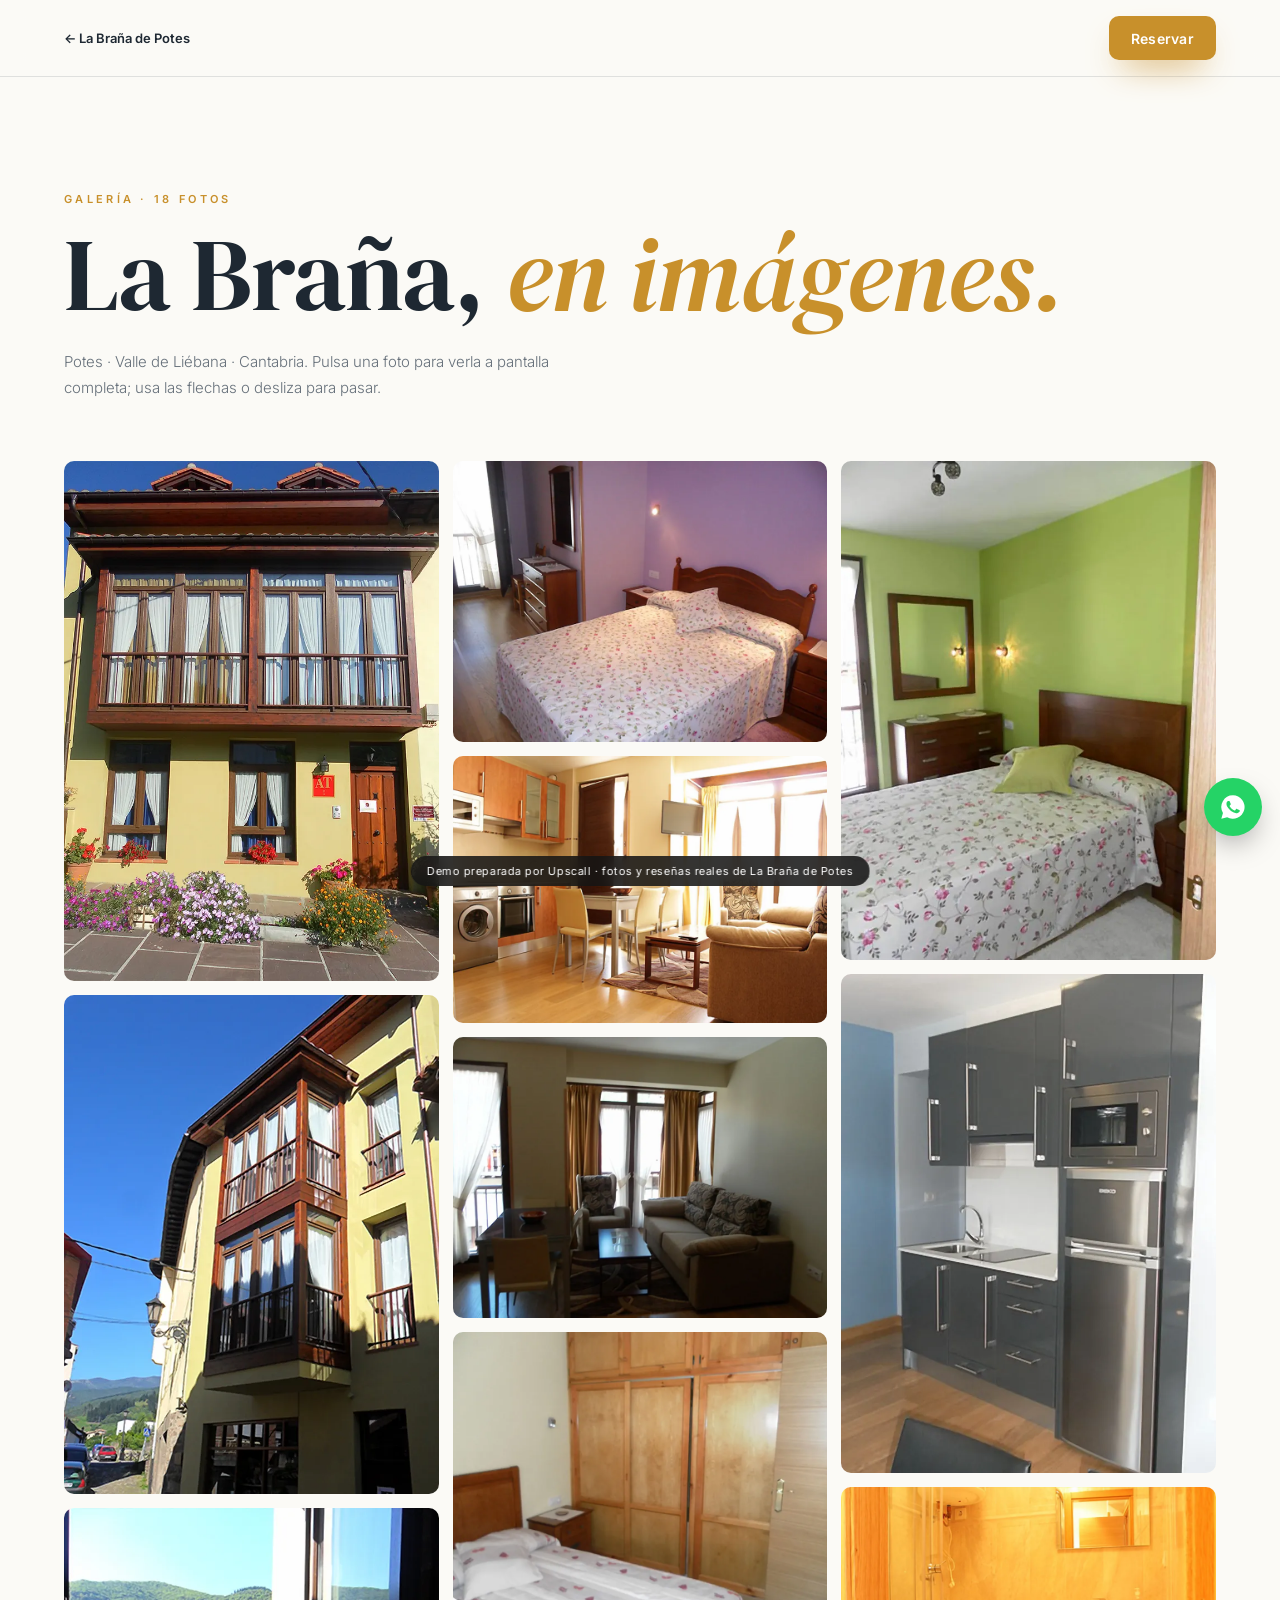
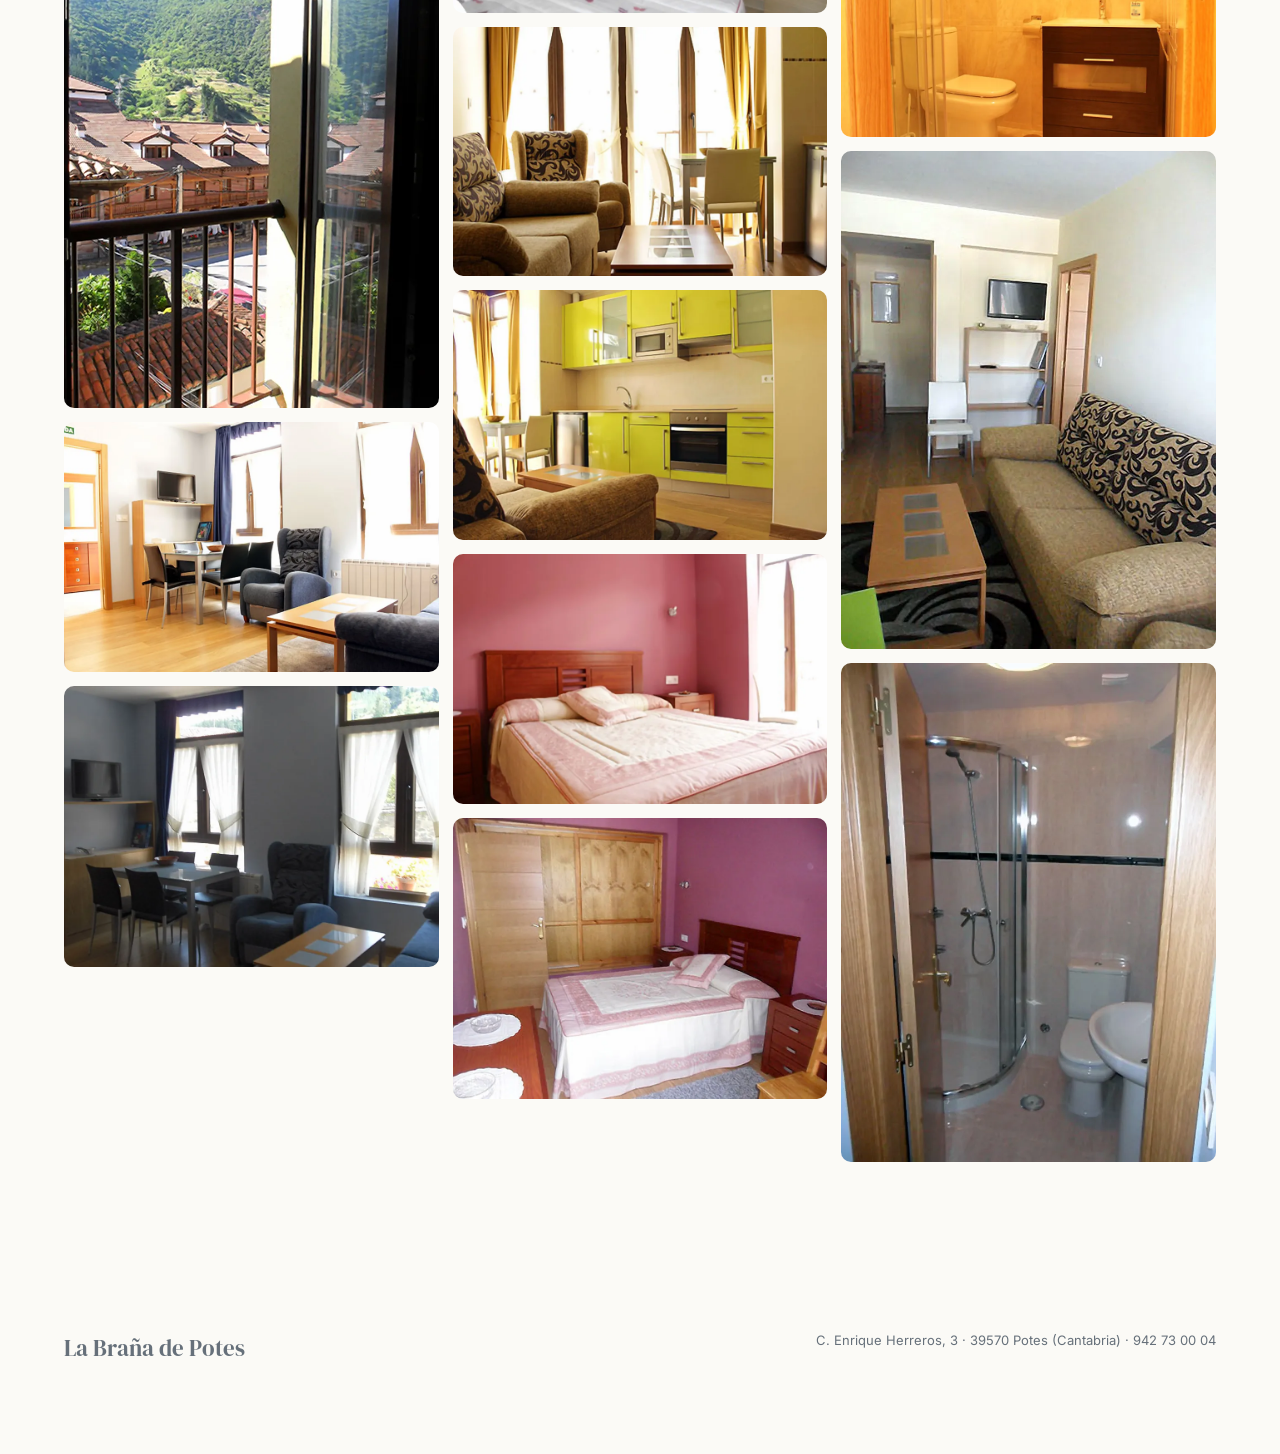
==== galeria.html @ 64b3ffbd "Demo brana Co-Authored-By: Claude Opus 5.5 <noreply@anthropic.com>" ====
<!doctype html><html lang="es"><head><meta charset="utf-8"><meta name="viewport" content="width=device-width, initial-scale=1"><title>Galería · La Braña de Potes</title>
<meta name="description" content="Apartamentos turísticos en el corazón de la villa, puerta de los Picos de Europa. Limpios, completos y con el trato de Esperanza."><meta name="robots" content="noindex, nofollow">
<link rel="preconnect" href="https://fonts.googleapis.com"><link rel="preconnect" href="https://fonts.gstatic.com" crossorigin><link href="https://fonts.googleapis.com/css2?family=DM+Serif+Display:ital@0;1&family=Inter:wght@300;400;500;600&display=swap" rel="stylesheet">
<style>*{box-sizing:border-box;margin:0;padding:0}html{scroll-behavior:smooth}
body{font-family:var(--sans);background:var(--bg);color:var(--ink);-webkit-font-smoothing:antialiased;overflow-x:hidden}
img{display:block;max-width:100%}a{color:inherit;text-decoration:none}button{font:inherit;border:0;background:none;color:inherit;cursor:pointer}
:root{--pad:clamp(20px,5vw,72px)}
.wrap{max-width:1320px;margin:0 auto;padding:0 var(--pad)}
.k{font-size:11px;letter-spacing:.3em;text-transform:uppercase;font-weight:600;color:var(--acc)}
.h2{font-family:var(--serif);font-weight:var(--sw,400);font-size:clamp(40px,5.4vw,82px);line-height:1.02;letter-spacing:-.01em;margin-top:16px}
.h2 em{font-style:italic;color:var(--acc)}
.lead{font-size:clamp(15px,1.12vw,18px);line-height:1.75;color:var(--mut);font-weight:300;max-width:56ch;margin-top:22px}
.btn{display:inline-flex;align-items:center;justify-content:center;gap:10px;height:56px;padding:0 30px;border-radius:var(--r-btn,999px);font-size:14px;font-weight:600;letter-spacing:.02em;transition:transform .35s,background .35s,color .35s,box-shadow .35s;white-space:nowrap}
.btn:hover{transform:translateY(-2px)}
.b-main{background:var(--acc);color:#fff;box-shadow:0 16px 34px -14px var(--acc)}.b-main:hover{background:var(--ink)}
.b-ghost{border:1px solid currentColor}.b-ghost:hover{background:var(--ink);color:var(--bg);border-color:var(--ink)}
.b-glass{border:1px solid rgba(255,255,255,.6);color:#fff;backdrop-filter:blur(8px);background:rgba(255,255,255,.08)}.b-glass:hover{background:#fff;color:#111}
/* revelado */
.rv{opacity:0;transform:translateY(36px);transition:opacity 1.1s cubic-bezier(.2,.7,.2,1),transform 1.1s cubic-bezier(.2,.7,.2,1)}
.rv.in{opacity:1;transform:none}.rv.d1{transition-delay:.1s}.rv.d2{transition-delay:.2s}.rv.d3{transition-delay:.3s}
@keyframes up{from{opacity:0;transform:translateY(34px)}to{opacity:1;transform:none}}
.up{animation:up 1.3s cubic-bezier(.2,.7,.2,1) both}.up.d1{animation-delay:.15s}.up.d2{animation-delay:.3s}.up.d3{animation-delay:.45s}
/* slides portada */
.h-slide{position:absolute;inset:0;background-size:cover;background-position:center;opacity:0;transform:scale(1.12);transition:opacity 2.2s ease,transform 10s linear}
.h-slide.on{opacity:1;transform:scale(1)}
.h-dots{display:flex;gap:8px}.h-dots i{width:30px;height:2px;background:rgba(255,255,255,.35);position:relative;overflow:hidden}
.h-dots i.on::after{content:'';position:absolute;inset:0;background:#fff;animation:fill 6s linear forwards}
@keyframes fill{from{transform:translateX(-100%)}to{transform:none}}
/* estrellas */
.stars{position:relative;display:inline-block;line-height:1;letter-spacing:3px;color:var(--star-off,#e3ddd2)}
.stars::before{content:"★★★★★"}.stars::after{content:"★★★★★";position:absolute;left:0;top:0;width:var(--p,100%);overflow:hidden;white-space:nowrap;color:#f2b33d}
/* GALERÍA EN MOVIMIENTO */
.belt{overflow:hidden;cursor:grab;touch-action:pan-y;user-select:none;padding:8px 0}
.belt:active{cursor:grabbing}
.belt-track{display:flex;gap:var(--gap,16px);width:max-content;will-change:transform}
.b-item{position:relative;flex:none;height:var(--bh,clamp(240px,34vh,400px));border-radius:var(--r-img,14px);overflow:hidden;display:block}
.b-item img{height:100%;width:auto;max-width:none;transition:transform 1.2s cubic-bezier(.2,.7,.2,1),filter .5s;pointer-events:none}
.b-item::after{content:'Ver galería ↗';position:absolute;left:14px;bottom:14px;font-size:11px;letter-spacing:.14em;text-transform:uppercase;font-weight:600;color:#fff;background:rgba(0,0,0,.45);backdrop-filter:blur(6px);padding:8px 12px;border-radius:999px;opacity:0;transform:translateY(6px);transition:.4s}
.b-item:hover img{transform:scale(1.06)}.b-item:hover::after{opacity:1;transform:none}
.belt-cta{display:flex;justify-content:center;margin-top:34px}
/* RESEÑAS (estructura común; cada tema cambia colores) */
.revs{padding:clamp(100px,12vw,170px) 0;background:var(--rv-bg,var(--bg));color:var(--rv-ink,var(--ink));position:relative;overflow:hidden}
.revs-top{display:grid;grid-template-columns:.9fr 1.1fr;gap:clamp(30px,6vw,90px);align-items:center}
.summary{display:flex;align-items:center;gap:26px;margin-top:34px}
.summary .big{font-family:var(--serif);font-size:clamp(80px,9vw,128px);line-height:.8;font-weight:var(--sw,400);color:var(--rv-acc,var(--acc))}
.summary .stars{font-size:22px}
.summary p{font-size:13px;color:var(--rv-mut,var(--mut));margin-top:8px;line-height:1.5}
.gbadge{display:inline-flex;align-items:center;gap:8px;margin-top:12px;font-size:12px;font-weight:600;padding:7px 12px;border-radius:999px;background:#fff;color:#333;box-shadow:0 6px 20px -10px rgba(0,0,0,.3)}
.gbadge svg{width:16px;height:16px}
.feat{display:grid}
.feat-q{grid-area:1/1;opacity:0;transform:translateY(16px);transition:opacity .9s,transform .9s;pointer-events:none}
.feat-q.on{opacity:1;transform:none;pointer-events:auto}
.feat-q blockquote{font-family:var(--serif);font-size:clamp(24px,2.5vw,38px);line-height:1.3;font-weight:var(--sw,400)}
.feat-q blockquote::before{content:'“';display:block;font-size:2.6em;line-height:.6;color:var(--rv-acc,var(--acc));margin-bottom:6px}
.feat-q footer{display:flex;align-items:center;gap:12px;margin-top:26px;font-size:14px}
.feat-q footer small{display:block;color:var(--rv-mut,var(--mut));font-size:12px;margin-top:2px}
.feat-dots{display:flex;gap:8px;margin-top:22px}
.feat-dots button{width:26px;height:4px;border-radius:9px;background:var(--rv-line,rgba(0,0,0,.15));transition:.3s}
.feat-dots button.on{background:var(--rv-acc,var(--acc));width:44px}
.av{width:44px;height:44px;border-radius:50%;display:grid;place-items:center;color:#fff;font-weight:600;font-size:16px;background:hsl(var(--h) 40% 46%);flex:none}
.rev-grid{columns:3 320px;column-gap:20px;margin-top:clamp(60px,7vw,90px)}
.rcard{break-inside:avoid;margin-bottom:20px;background:var(--rv-card,#fff);border-radius:var(--r-card,20px);padding:26px 26px 24px;box-shadow:0 24px 50px -36px rgba(0,0,0,.45);border:1px solid var(--rv-line,rgba(0,0,0,.05));transition:transform .5s,box-shadow .5s}
.rcard:hover{transform:translateY(-4px);box-shadow:0 34px 60px -34px rgba(0,0,0,.5)}
.rcard .top{display:flex;align-items:center;gap:12px}
.rcard .top b{font-size:14px;display:block}.rcard .top small{font-size:12px;color:var(--rv-mut,var(--mut))}
.rcard .top svg{margin-left:auto;width:18px;height:18px;flex:none}
.rcard .stars{font-size:15px;margin-top:16px}
.rcard p{margin-top:10px;font-size:15px;line-height:1.65;color:var(--rv-ink,var(--ink));opacity:.88}
.rcard.more{display:none}.rev-grid.all .rcard.more{display:block}
.rev-more{display:flex;justify-content:center;margin-top:20px}
@media(max-width:900px){.revs-top{grid-template-columns:1fr}}
/* mapa y faq */
.map{border-radius:var(--r-img,22px);overflow:hidden;min-height:420px;box-shadow:0 40px 80px -50px rgba(0,0,0,.5)}
.map iframe{width:100%;height:100%;min-height:420px;border:0}
details{border-bottom:1px solid var(--line,rgba(0,0,0,.12))}
summary{list-style:none;cursor:pointer;display:flex;justify-content:space-between;gap:20px;padding:24px 0;font-family:var(--serif);font-size:24px;font-weight:var(--sw,400)}
summary::-webkit-details-marker{display:none}
summary i{font-style:normal;font-family:var(--sans);font-size:22px;color:var(--acc);transition:transform .3s}
details[open] summary i{transform:rotate(45deg)}
details p{padding:0 0 24px;color:var(--mut);line-height:1.7;font-size:15px;max-width:62ch}
/* flotantes */
.wa{position:fixed;right:18px;bottom:64px;z-index:55;width:58px;height:58px;border-radius:50%;background:#25d366;display:grid;place-items:center;box-shadow:0 12px 30px -8px rgba(0,0,0,.4);transition:transform .3s}.wa:hover{transform:scale(1.08)}
.demo{position:fixed;left:50%;bottom:14px;transform:translateX(-50%);z-index:60;background:rgba(20,20,20,.86);color:#fff;font-size:11px;letter-spacing:.05em;padding:8px 16px;border-radius:999px;backdrop-filter:blur(8px);white-space:nowrap;max-width:94vw;overflow:hidden;text-overflow:ellipsis}
.vid{position:relative;display:block;width:100%;aspect-ratio:16/9;border-radius:var(--r-img,22px);overflow:hidden;background:#000;box-shadow:0 50px 100px -50px rgba(0,0,0,.6)}
.vid img{width:100%;height:100%;object-fit:cover;opacity:.85;transition:transform 1.2s,opacity .5s}.vid:hover img{transform:scale(1.04);opacity:1}
.vid .play{position:absolute;left:50%;top:50%;width:92px;height:92px;margin:-46px;border-radius:50%;background:rgba(255,255,255,.94);color:var(--acc);display:grid;place-items:center;font-size:26px;padding-left:6px;box-shadow:0 0 0 14px rgba(255,255,255,.2);transition:transform .4s}
.vid:hover .play{transform:scale(1.08)}.vid iframe{position:absolute;inset:0;width:100%;height:100%;border:0}
@media(prefers-reduced-motion:reduce){*{animation:none!important;transition:none!important}.rv{opacity:1;transform:none}}

/* ===== PÁGINA DE GALERÍA ===== */
.gp-head{position:sticky;top:0;z-index:20;display:flex;align-items:center;justify-content:space-between;gap:16px;padding:16px var(--pad);background:color-mix(in srgb,var(--bg) 88%,transparent);backdrop-filter:blur(12px);border-bottom:1px solid var(--line,rgba(0,0,0,.08))}
.gp-head .back{font-size:13px;font-weight:600;display:inline-flex;gap:8px;align-items:center}
.gp-hero{padding:clamp(60px,9vw,120px) var(--pad) clamp(40px,5vw,60px);max-width:1320px;margin:0 auto}
.gp-hero .h2{font-size:clamp(54px,8vw,130px)}
.gp-grid{columns:3 340px;column-gap:14px;padding:0 var(--pad) 120px;max-width:1600px;margin:0 auto}
.gp-grid a{display:block;margin-bottom:14px;border-radius:var(--r-img,14px);overflow:hidden;break-inside:avoid;position:relative}
.gp-grid img{width:100%;height:auto;transition:transform 1.2s cubic-bezier(.2,.7,.2,1),filter .5s}
.gp-grid a:hover img{transform:scale(1.04)}
.gp-grid a::after{content:'';position:absolute;inset:0;background:linear-gradient(transparent 60%,rgba(0,0,0,.35));opacity:0;transition:.4s}.gp-grid a:hover::after{opacity:1}
#lb{position:fixed;inset:0;z-index:100;background:rgba(12,11,10,.96);opacity:0;visibility:hidden;transition:.4s}
#lb.on{opacity:1;visibility:visible}
.lb-stage{position:absolute;inset:0;display:grid;place-items:center;padding:60px 80px}
#lb img{max-width:100%;max-height:100%;border-radius:6px;box-shadow:0 30px 80px rgba(0,0,0,.6)}
#lb button{position:absolute;z-index:2;color:#fff;font-size:24px;width:56px;height:56px;border-radius:50%;border:1px solid rgba(255,255,255,.28);background:rgba(0,0,0,.3)}
.lb-x{top:16px;right:16px;font-size:30px!important}.lb-p{left:16px;top:50%;margin-top:-28px}.lb-n{right:16px;top:50%;margin-top:-28px}
.lb-cap{position:absolute;left:0;right:0;bottom:18px;text-align:center;color:#bbb;font-size:12px;letter-spacing:.2em}
@media(max-width:700px){.lb-stage{padding:60px 10px}.lb-p,.lb-n{top:auto!important;bottom:12px;margin:0!important}}
/* LA BRAÑA — "Villa": editorial, blanco roto, pizarra y ocre de su fachada. DM Serif + Inter. Tipografía gigante + foto enmarcada. */
:root{--bg:#fbfaf6;--ink:#1e2832;--mut:#66707a;--acc:#c8902b;--slate:#1e2832;--serif:'DM Serif Display',Georgia,serif;--sans:'Inter',system-ui,sans-serif;--line:rgba(30,40,50,.12);--r-img:10px;--r-btn:10px;--r-card:14px;
 --rv-bg:#1e2832;--rv-ink:#f4f1ea;--rv-mut:rgba(244,241,234,.6);--rv-acc:#e0ad4e;--rv-card:#26323e;--rv-line:rgba(255,255,255,.07);--star-off:rgba(255,255,255,.18)}
.nav{position:fixed;top:0;left:0;right:0;z-index:50;display:flex;align-items:center;justify-content:space-between;gap:20px;padding:20px var(--pad);transition:.4s}
.nav.sc{background:rgba(251,250,246,.94);backdrop-filter:blur(12px);padding:12px var(--pad);box-shadow:0 1px 0 var(--line)}
.logo{font-family:var(--serif);font-size:23px}.nav nav{display:flex;gap:30px;font-size:13px;font-weight:500}.nav-cta{height:44px!important;padding:0 22px!important}
@media(max-width:860px){.nav nav{display:none}}
.hero{position:relative;min-height:100svh;padding:120px var(--pad) 70px;display:grid;grid-template-columns:1fr minmax(280px,30vw) 1fr;align-items:center;gap:40px;overflow:hidden}
.h-big{position:absolute;left:0;right:0;top:50%;transform:translateY(-55%);text-align:center;font-family:var(--serif);font-size:clamp(120px,24vw,420px);line-height:.8;color:transparent;-webkit-text-stroke:1.5px rgba(30,40,50,.12);pointer-events:none;white-space:nowrap}
.h-big br{display:none}
.h-frame{grid-column:2;position:relative;z-index:1;border-radius:200px 200px 10px 10px;overflow:hidden;box-shadow:0 60px 100px -50px rgba(30,40,50,.55);animation-name:frame}
.h-frame img{width:100%;height:auto}
@keyframes frame{from{opacity:0;transform:translateY(40px) scale(.96)}to{opacity:1;transform:none}}
.h-copy{grid-column:1;grid-row:1;position:relative;z-index:2}
.hero h1{font-family:var(--serif);font-weight:400;font-size:clamp(48px,5.4vw,88px);line-height:.98;margin-top:18px}.hero h1 em{color:var(--acc)}
.sub{color:var(--mut);font-size:16px;line-height:1.65;margin-top:22px;max-width:38ch}
.ctas{display:flex;gap:10px;flex-wrap:wrap;margin-top:30px}
.h-rate{grid-column:3;justify-self:end;align-self:end;position:relative;z-index:2;display:flex;align-items:center;gap:16px;background:#fff;border-radius:16px;padding:18px 22px;box-shadow:0 30px 60px -30px rgba(30,40,50,.35)}
.h-rate b{font-family:var(--serif);font-size:58px;line-height:.8}.h-rate .stars{font-size:16px;display:block}.h-rate small{font-size:12px;color:var(--mut);display:block;margin-top:6px}
@media(max-width:980px){.hero{grid-template-columns:1fr;padding-top:100px}.h-frame{grid-column:1;max-width:340px;justify-self:center}.h-copy{grid-row:auto}.h-rate{grid-column:1;justify-self:start}}
.intro{padding:clamp(110px,13vw,170px) 0 0}
.intro-g{display:grid;grid-template-columns:1.2fr 1fr;gap:clamp(30px,6vw,90px);align-items:end}
.datos{display:grid;grid-template-columns:1fr 1fr;gap:1px;background:var(--line);border-radius:14px;overflow:hidden}
.dato{background:var(--bg);padding:26px}.dato b{font-family:var(--serif);font-size:44px;display:block;line-height:1;color:var(--slate)}.dato span{font-size:13px;color:var(--mut);display:block;margin-top:8px}
@media(max-width:900px){.intro-g{grid-template-columns:1fr}}
.apts{display:grid;grid-template-columns:repeat(3,1fr);gap:26px;margin-top:80px;padding-bottom:clamp(100px,12vw,150px)}
.apt-imgs{display:grid;grid-template-columns:2fr 1fr;grid-template-rows:1fr 1fr;gap:6px;aspect-ratio:4/3;border-radius:14px;overflow:hidden}
.apt-imgs img{width:100%;height:100%;object-fit:cover;transition:transform 1.2s}.apt-imgs img:first-child{grid-row:span 2}.apt:hover img{transform:scale(1.05)}
.apt .k{margin-top:20px;display:block}.apt h3{font-family:var(--serif);font-size:38px;font-weight:400;margin-top:4px}.apt p:last-child{color:var(--mut);font-size:14px;margin-top:4px}
@media(max-width:900px){.apts{grid-template-columns:1fr}}
.esp{background:var(--acc);color:var(--slate);padding:clamp(90px,11vw,150px) 0;text-align:center}
.esp .k{color:var(--slate)}.esp blockquote{font-family:var(--serif);font-size:clamp(30px,4vw,60px);line-height:1.15;max-width:22ch;margin:22px auto 0}.esp-a{margin-top:24px;font-size:13px;letter-spacing:.08em}
.gal{padding:clamp(100px,12vw,160px) 0}.gal-h{display:flex;justify-content:space-between;align-items:flex-end;gap:30px;flex-wrap:wrap;margin-bottom:50px}
.gal .belt{--bh:clamp(300px,46vh,520px)}
.ubi{padding:clamp(110px,13vw,170px) 0}.ubi-g{display:grid;grid-template-columns:1fr 1.2fr;gap:clamp(30px,6vw,90px)}
.near{list-style:none;margin-top:30px;display:grid;grid-template-columns:1fr 1fr;gap:12px}.near li{background:#fff;border-radius:12px;padding:16px 18px;box-shadow:0 10px 30px -22px rgba(0,0,0,.4)}.near b{display:block;font-size:14px}.near span{font-size:13px;color:var(--mut)}
@media(max-width:900px){.ubi-g{grid-template-columns:1fr}}
.faq{padding:0 0 clamp(110px,13vw,170px)}.faq-g{display:grid;grid-template-columns:.8fr 1.2fr;gap:60px}@media(max-width:900px){.faq-g{grid-template-columns:1fr;gap:20px}}
.final{position:relative;min-height:76vh;display:grid;align-items:center;color:#fff;background-size:cover;background-position:center}
.final::before{content:'';position:absolute;inset:0;background:linear-gradient(90deg,rgba(30,40,50,.94) 0%,rgba(30,40,50,.78) 45%,rgba(30,40,50,.15) 100%)}
.final>div{position:relative;padding:clamp(80px,10vw,140px) var(--pad);max-width:820px}
.final .h2{font-size:clamp(42px,5.4vw,84px)}.final em{color:var(--acc)}.final .ctas{margin-top:30px}
.foot{padding:50px 0 90px}.foot-g{display:flex;justify-content:space-between;gap:20px;flex-wrap:wrap;font-size:13px;color:var(--mut)}
</style></head><body class="t-villa gp"><header class="gp-head"><a class="back" href="index.html">← La Braña de Potes</a><a class="btn b-main" style="height:44px;padding:0 22px" href="https://wa.me/34942730004?text=Hola%2C%20os%20escribo%20desde%20vuestra%20web.%20Me%20gustar%C3%ADa%20consultar%20disponibilidad%20en%20La%20Bra%C3%B1a%20de%20Potes." target="_blank" rel="noopener">Reservar</a></header>
<section class="gp-hero"><p class="k up">Galería · 18 fotos</p><h1 class="h2 up d1">La Braña, <em>en imágenes.</em></h1><p class="lead up d2">Potes · Valle de Liébana · Cantabria. Pulsa una foto para verla a pantalla completa; usa las flechas o desliza para pasar.</p></section>
<div class="gp-grid"><a href="img/media-20-frente.webp" data-full="img/media-20-frente.webp" class="rv"><img src="img/media-20-frente-t.webp" alt="La Braña de Potes · foto 1" loading="lazy" width="649" height="900"></a><a href="img/media-19-ext-2.webp" data-full="img/media-19-ext-2.webp" class="rv"><img src="img/media-19-ext-2-t.webp" alt="La Braña de Potes · foto 2" loading="lazy" width="675" height="900"></a><a href="img/media-18-ext-1.webp" data-full="img/media-18-ext-1.webp" class="rv"><img src="img/media-18-ext-1-t.webp" alt="La Braña de Potes · foto 3" loading="lazy" width="675" height="900"></a><a href="img/media-00-d1.webp" data-full="img/media-00-d1.webp" class="rv"><img src="img/media-00-d1-t.webp" alt="La Braña de Potes · foto 4" loading="lazy" width="900" height="600"></a><a href="img/media-04-d5.webp" data-full="img/media-04-d5.webp" class="rv"><img src="img/media-04-d5-t.webp" alt="La Braña de Potes · foto 5" loading="lazy" width="900" height="675"></a><a href="img/media-01-d2.webp" data-full="img/media-01-d2.webp" class="rv"><img src="img/media-01-d2-t.webp" alt="La Braña de Potes · foto 6" loading="lazy" width="900" height="675"></a><a href="img/media-06-q1.webp" data-full="img/media-06-q1.webp" class="rv"><img src="img/media-06-q1-t.webp" alt="La Braña de Potes · foto 7" loading="lazy" width="900" height="640"></a><a href="img/media-11-q6.webp" data-full="img/media-11-q6.webp" class="rv"><img src="img/media-11-q6-t.webp" alt="La Braña de Potes · foto 8" loading="lazy" width="900" height="675"></a><a href="img/media-08-q3.webp" data-full="img/media-08-q3.webp" class="rv"><img src="img/media-08-q3-t.webp" alt="La Braña de Potes · foto 9" loading="lazy" width="900" height="675"></a><a href="img/media-12-b1.webp" data-full="img/media-12-b1.webp" class="rv"><img src="img/media-12-b1-t.webp" alt="La Braña de Potes · foto 10" loading="lazy" width="900" height="600"></a><a href="img/media-13-b2.webp" data-full="img/media-13-b2.webp" class="rv"><img src="img/media-13-b2-t.webp" alt="La Braña de Potes · foto 11" loading="lazy" width="900" height="600"></a><a href="img/media-14-b3.webp" data-full="img/media-14-b3.webp" class="rv"><img src="img/media-14-b3-t.webp" alt="La Braña de Potes · foto 12" loading="lazy" width="900" height="600"></a><a href="img/media-15-b4.webp" data-full="img/media-15-b4.webp" class="rv"><img src="img/media-15-b4-t.webp" alt="La Braña de Potes · foto 13" loading="lazy" width="900" height="675"></a><a href="img/media-02-d3.webp" data-full="img/media-02-d3.webp" class="rv"><img src="img/media-02-d3-t.webp" alt="La Braña de Potes · foto 14" loading="lazy" width="676" height="900"></a><a href="img/media-05-d6.webp" data-full="img/media-05-d6.webp" class="rv"><img src="img/media-05-d6-t.webp" alt="La Braña de Potes · foto 15" loading="lazy" width="676" height="900"></a><a href="img/media-10-q5.webp" data-full="img/media-10-q5.webp" class="rv"><img src="img/media-10-q5-t.webp" alt="La Braña de Potes · foto 16" loading="lazy" width="900" height="600"></a><a href="img/media-16-b5.webp" data-full="img/media-16-b5.webp" class="rv"><img src="img/media-16-b5-t.webp" alt="La Braña de Potes · foto 17" loading="lazy" width="676" height="900"></a><a href="img/media-03-d4.webp" data-full="img/media-03-d4.webp" class="rv"><img src="img/media-03-d4-t.webp" alt="La Braña de Potes · foto 18" loading="lazy" width="676" height="900"></a></div>
<div id="lb"><div class="lb-stage"><img alt=""></div><button class="lb-x" aria-label="Cerrar">×</button><button class="lb-p" aria-label="Anterior">←</button><button class="lb-n" aria-label="Siguiente">→</button><p class="lb-cap"></p></div>
<footer class="foot"><div class="wrap foot-g"><span class="logo">La Braña de Potes</span><span>C. Enrique Herreros, 3 · 39570 Potes (Cantabria) · <a href="tel:+34942730004">942 73 00 04</a></span></div></footer>
<a class="wa" href="https://wa.me/34942730004?text=Hola%2C%20os%20escribo%20desde%20vuestra%20web.%20Me%20gustar%C3%ADa%20consultar%20disponibilidad%20en%20La%20Bra%C3%B1a%20de%20Potes." target="_blank" rel="noopener" aria-label="WhatsApp"><svg width="28" height="28" viewBox="0 0 24 24" fill="#fff"><path d="M12 2a10 10 0 0 0-8.6 15.1L2 22l5-1.3A10 10 0 1 0 12 2Zm5.3 14.1c-.2.6-1.3 1.2-1.8 1.2-.5.1-1 .1-3.3-.8-2.8-1.1-4.6-4-4.7-4.2-.1-.2-1.1-1.5-1.1-2.9s.7-2 1-2.3c.2-.3.5-.3.7-.3h.5c.2 0 .4 0 .6.5l.8 2c.1.2.1.4 0 .5l-.3.5-.4.4c-.1.1-.3.3-.1.6.2.3.8 1.3 1.7 2.1 1.2 1 2.1 1.4 2.4 1.5.3.1.5.1.6-.1l.8-1c.2-.3.4-.2.7-.1l1.9.9c.3.1.5.2.5.3.1.1.1.6-.1 1.2Z"/></svg></a><p class="demo">Demo preparada por Upscall · fotos y reseñas reales de La Braña de Potes</p><script>// Comportamientos comunes de las demos (sin librerías).
const $ = (s, r = document) => r.querySelector(s), $$ = (s, r = document) => [...r.querySelectorAll(s)];

// Cabecera que cambia al bajar
const nav = $('.nav'); if (nav) addEventListener('scroll', () => nav.classList.toggle('sc', scrollY > 60), { passive: true });

// Revelado al entrar en pantalla
const io = new IntersectionObserver((es) => es.forEach((e) => { if (e.isIntersecting) { e.target.classList.add('in'); io.unobserve(e.target); } }), { rootMargin: '0px 0px -8% 0px' });
$$('.rv').forEach((el) => io.observe(el));

// Portada: fundido con zoom lento
const sl = $$('.h-slide'); let hi = 0;
if (sl.length > 1) setInterval(() => { sl[hi].classList.remove('on'); hi = (hi + 1) % sl.length; sl[hi].classList.add('on'); $$('.h-dots i').forEach((d, i) => d.classList.toggle('on', i === hi)); }, 6000);

// Galería en movimiento: se desplaza sola, se para al pasar el ratón, se puede arrastrar
$$('.belt').forEach((belt) => {
  const track = $('.belt-track', belt); if (!track) return;
  track.innerHTML += track.innerHTML; // duplicado para bucle infinito
  const speed = (+belt.dataset.speed || .45) * (belt.dataset.dir === 'r' ? -1 : 1);
  let x = 0, hover = false, drag = null, half = 0, vis = true;
  const measure = () => (half = track.scrollWidth / 2);
  addEventListener('load', measure); addEventListener('resize', measure); measure();
  new IntersectionObserver(([e]) => (vis = e.isIntersecting)).observe(belt);
  belt.addEventListener('mouseenter', () => (hover = true)); belt.addEventListener('mouseleave', () => (hover = false));
  belt.addEventListener('pointerdown', (e) => { drag = { x: e.clientX, s: x, m: 0 }; belt.setPointerCapture(e.pointerId); });
  belt.addEventListener('pointermove', (e) => { if (!drag) return; drag.m = Math.abs(e.clientX - drag.x); x = drag.s - (e.clientX - drag.x); });
  belt.addEventListener('pointerup', (e) => {
    const click = drag && drag.m < 6; drag = null;
    if (click) { const a = document.elementsFromPoint(e.clientX, e.clientY).find((n) => n.matches?.('a.b-item')); if (a) location.href = a.href; }
  });
  belt.addEventListener('click', (e) => e.preventDefault());
  const tick = () => {
    if (vis && !drag) x += hover ? 0 : speed;
    if (half) { if (x >= half) x -= half; if (x < 0) x += half; }
    track.style.transform = `translate3d(${-x}px,0,0)`; requestAnimationFrame(tick);
  };
  requestAnimationFrame(tick);
});

// Reseña destacada: rota sola
const feat = $$('.feat-q'); let fi = 0;
const featGo = (i) => { feat.forEach((f, j) => f.classList.toggle('on', j === i)); $$('.feat-dots button').forEach((d, j) => d.classList.toggle('on', j === i)); fi = i; };
if (feat.length) {
  $('.feat-dots').innerHTML = feat.map((_, i) => `<button aria-label="Reseña ${i + 1}"></button>`).join('');
  $$('.feat-dots button').forEach((b, i) => b.onclick = () => featGo(i)); featGo(0);
  setInterval(() => featGo((fi + 1) % feat.length), 7000);
}

// Vídeo de YouTube: se carga al pulsar
$$('.vid').forEach((v) => v.addEventListener('click', () => { v.innerHTML = `<iframe src="https://www.youtube-nocookie.com/embed/${v.dataset.yt}?autoplay=1&rel=0" allow="autoplay; encrypted-media; picture-in-picture" allowfullscreen></iframe>`; }, { once: true }));

// Visor (página de galería)
const lb = $('#lb');
if (lb) {
  const items = $$('[data-full]'); let li = 0; const im = $('img', lb), cap = $('.lb-cap', lb);
  const show = (i) => { li = (i + items.length) % items.length; im.src = items[li].dataset.full; cap.textContent = `${li + 1} / ${items.length}`; };
  items.forEach((a, i) => a.addEventListener('click', (e) => { e.preventDefault(); show(i); lb.classList.add('on'); document.body.style.overflow = 'hidden'; }));
  const close = () => { lb.classList.remove('on'); document.body.style.overflow = ''; };
  $('.lb-x', lb).onclick = close; $('.lb-p', lb).onclick = () => show(li - 1); $('.lb-n', lb).onclick = () => show(li + 1);
  lb.addEventListener('click', (e) => { if (e.target === lb || e.target.classList.contains('lb-stage')) close(); });
  addEventListener('keydown', (e) => { if (!lb.classList.contains('on')) return; if (e.key === 'Escape') close(); if (e.key === 'ArrowLeft') show(li - 1); if (e.key === 'ArrowRight') show(li + 1); });
  let tx = null; lb.addEventListener('touchstart', (e) => (tx = e.touches[0].clientX), { passive: true });
  lb.addEventListener('touchend', (e) => { if (tx === null) return; const d = e.changedTouches[0].clientX - tx; if (Math.abs(d) > 50) show(li + (d < 0 ? 1 : -1)); tx = null; });
  if (location.hash.startsWith('#f')) { const i = +location.hash.slice(2); if (items[i]) items[i].click(); }
}
</script></body></html>
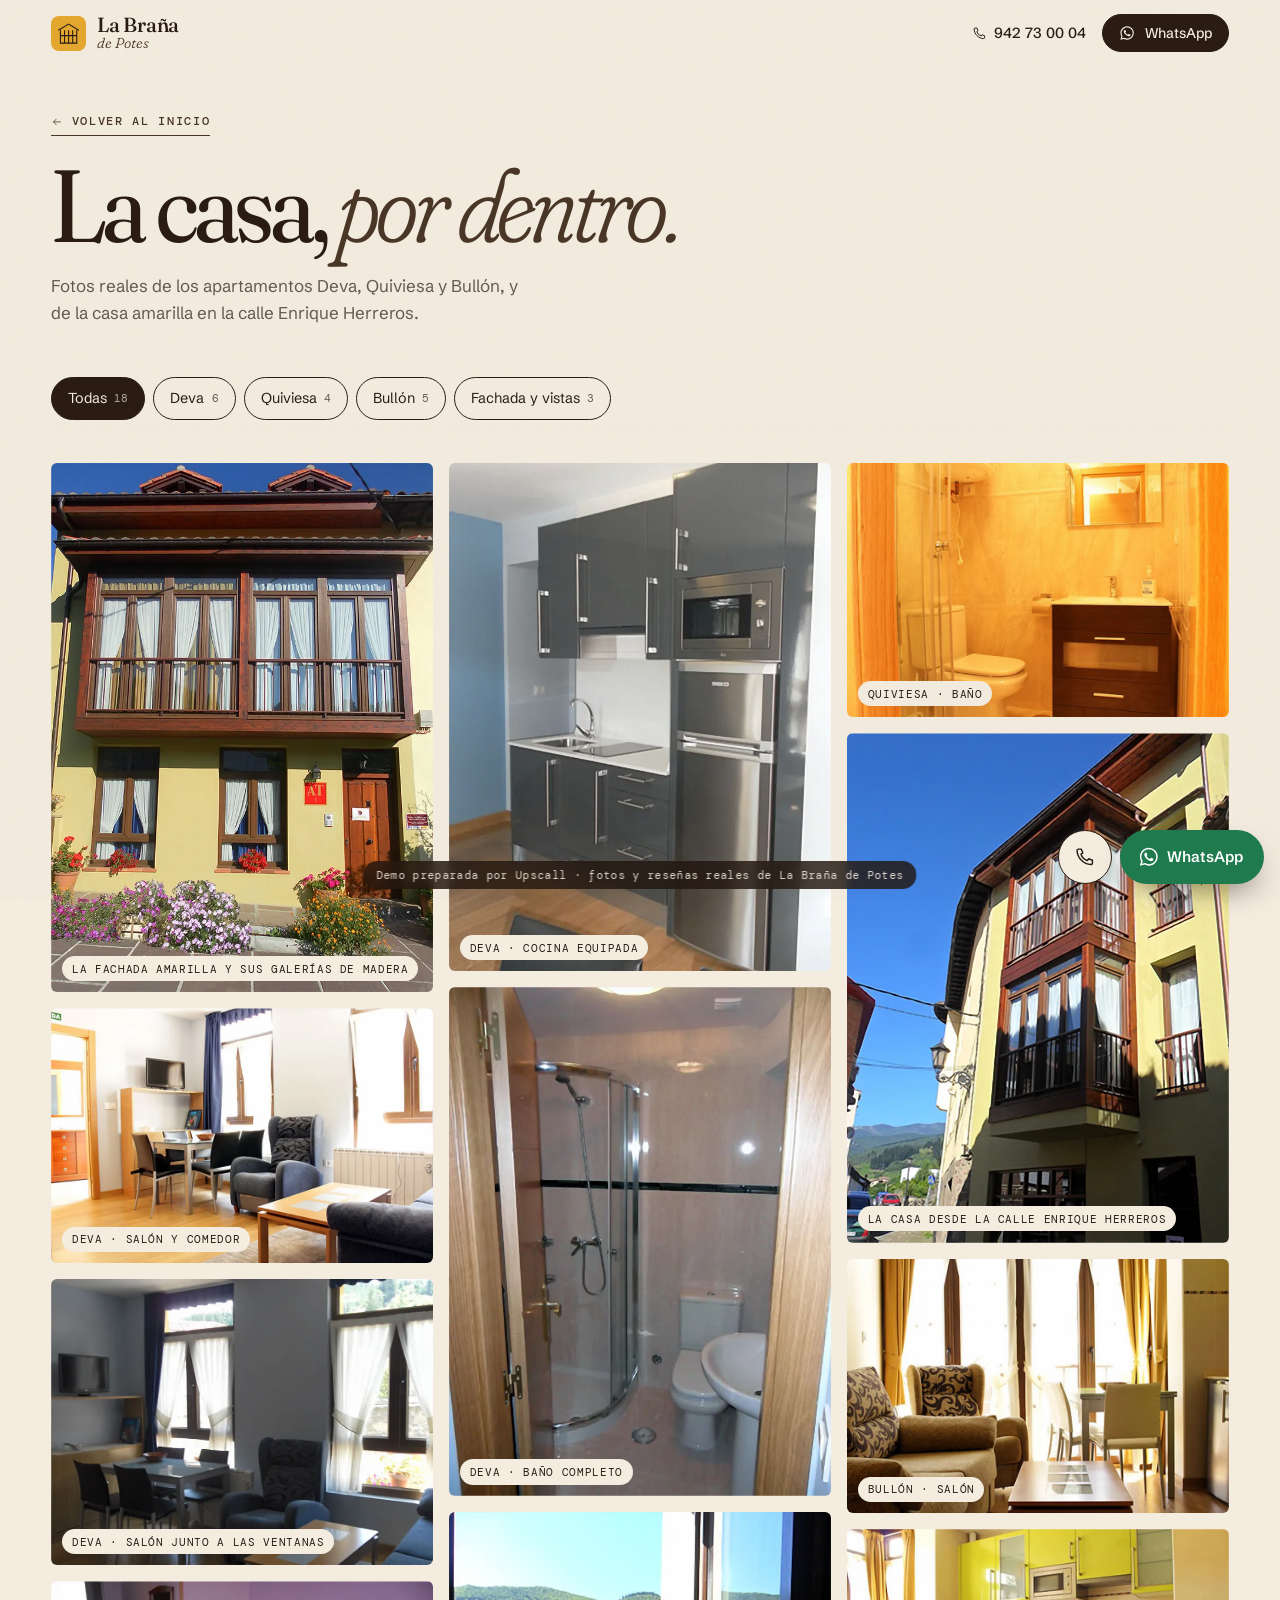
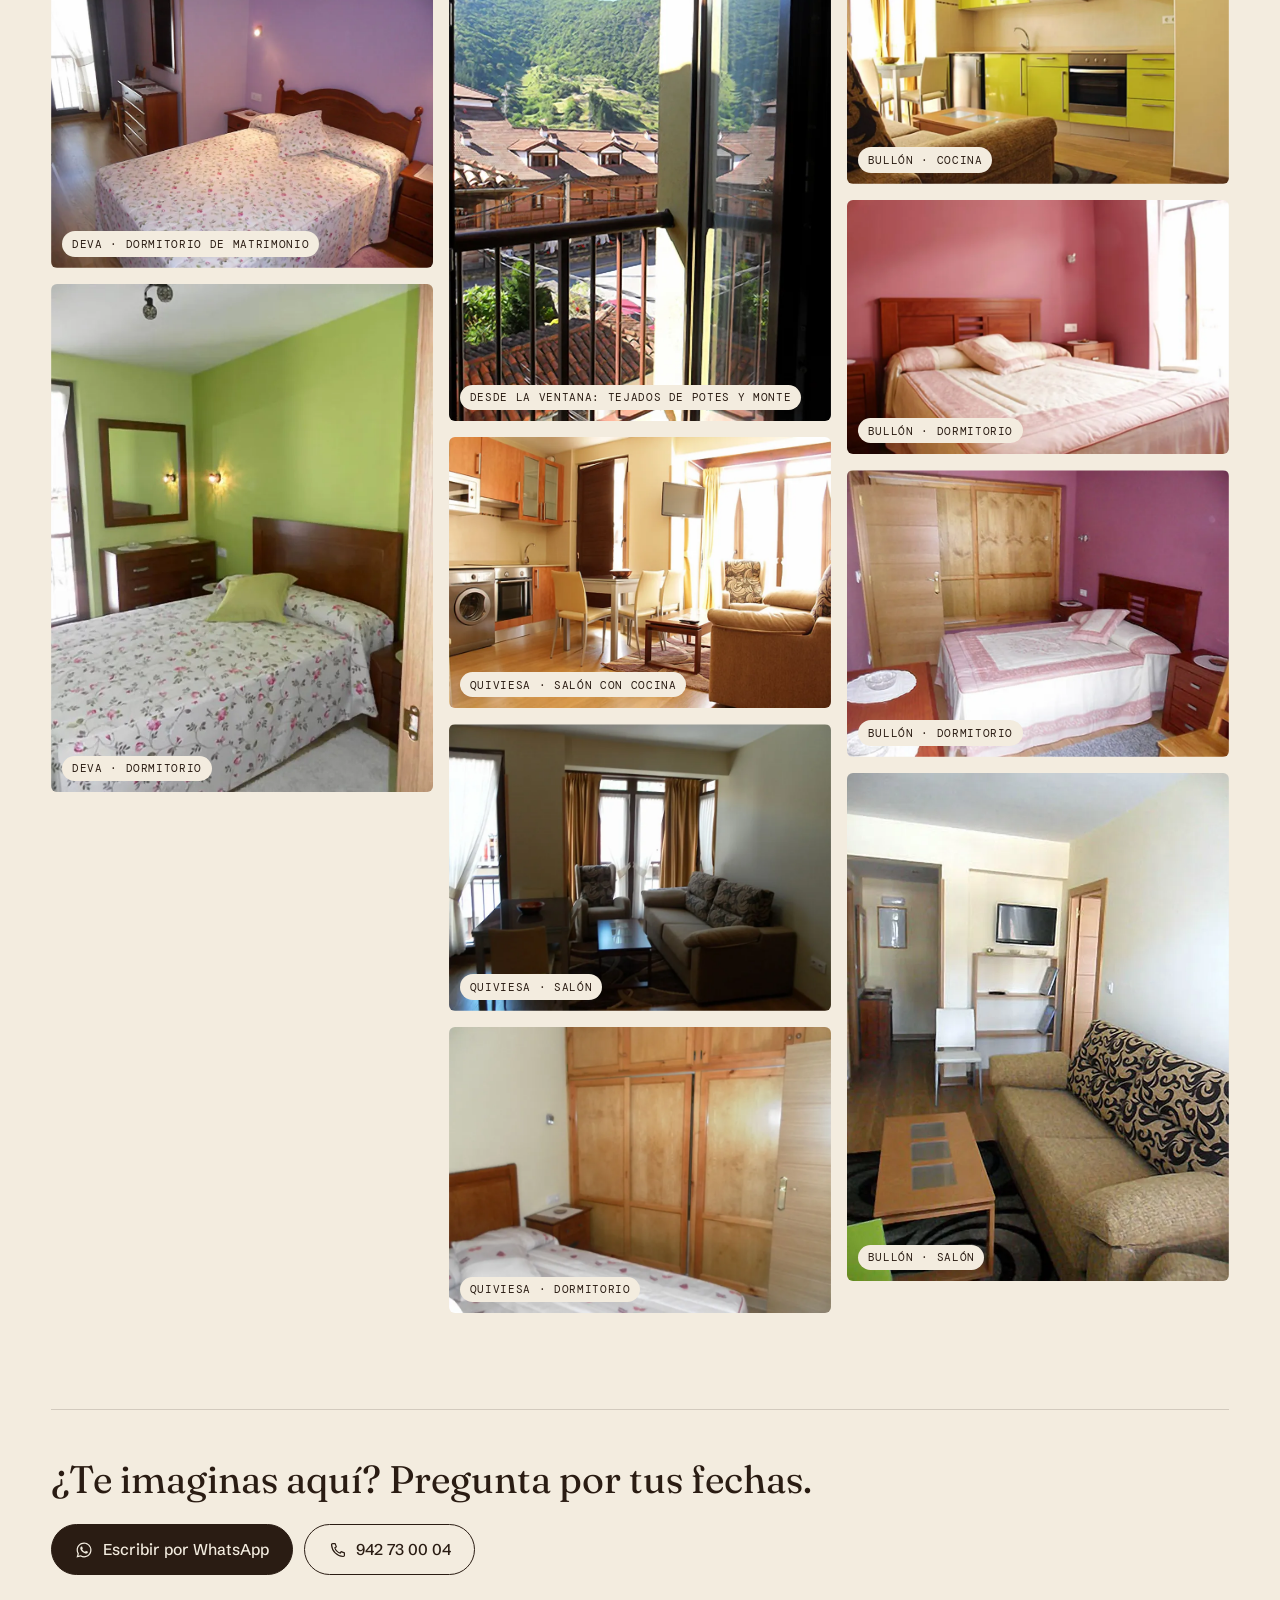
==== commit ed5932cd: "Rediseño desde cero: La casa amarilla de Potes (v2) Co-Authored-By: Claude Opus 5.5 <noreply@anthrop" ====
--- a/galeria.html
+++ b/galeria.html
@@ -1,221 +1,195 @@
-<!doctype html><html lang="es"><head><meta charset="utf-8"><meta name="viewport" content="width=device-width, initial-scale=1"><title>Galería · La Braña de Potes</title>
-<meta name="description" content="Apartamentos turísticos en el corazón de la villa, puerta de los Picos de Europa. Limpios, completos y con el trato de Esperanza."><meta name="robots" content="noindex, nofollow">
-<link rel="preconnect" href="https://fonts.googleapis.com"><link rel="preconnect" href="https://fonts.gstatic.com" crossorigin><link href="https://fonts.googleapis.com/css2?family=DM+Serif+Display:ital@0;1&family=Inter:wght@300;400;500;600&display=swap" rel="stylesheet">
-<style>*{box-sizing:border-box;margin:0;padding:0}html{scroll-behavior:smooth}
-body{font-family:var(--sans);background:var(--bg);color:var(--ink);-webkit-font-smoothing:antialiased;overflow-x:hidden}
-img{display:block;max-width:100%}a{color:inherit;text-decoration:none}button{font:inherit;border:0;background:none;color:inherit;cursor:pointer}
-:root{--pad:clamp(20px,5vw,72px)}
-.wrap{max-width:1320px;margin:0 auto;padding:0 var(--pad)}
-.k{font-size:11px;letter-spacing:.3em;text-transform:uppercase;font-weight:600;color:var(--acc)}
-.h2{font-family:var(--serif);font-weight:var(--sw,400);font-size:clamp(40px,5.4vw,82px);line-height:1.02;letter-spacing:-.01em;margin-top:16px}
-.h2 em{font-style:italic;color:var(--acc)}
-.lead{font-size:clamp(15px,1.12vw,18px);line-height:1.75;color:var(--mut);font-weight:300;max-width:56ch;margin-top:22px}
-.btn{display:inline-flex;align-items:center;justify-content:center;gap:10px;height:56px;padding:0 30px;border-radius:var(--r-btn,999px);font-size:14px;font-weight:600;letter-spacing:.02em;transition:transform .35s,background .35s,color .35s,box-shadow .35s;white-space:nowrap}
-.btn:hover{transform:translateY(-2px)}
-.b-main{background:var(--acc);color:#fff;box-shadow:0 16px 34px -14px var(--acc)}.b-main:hover{background:var(--ink)}
-.b-ghost{border:1px solid currentColor}.b-ghost:hover{background:var(--ink);color:var(--bg);border-color:var(--ink)}
-.b-glass{border:1px solid rgba(255,255,255,.6);color:#fff;backdrop-filter:blur(8px);background:rgba(255,255,255,.08)}.b-glass:hover{background:#fff;color:#111}
-/* revelado */
-.rv{opacity:0;transform:translateY(36px);transition:opacity 1.1s cubic-bezier(.2,.7,.2,1),transform 1.1s cubic-bezier(.2,.7,.2,1)}
-.rv.in{opacity:1;transform:none}.rv.d1{transition-delay:.1s}.rv.d2{transition-delay:.2s}.rv.d3{transition-delay:.3s}
-@keyframes up{from{opacity:0;transform:translateY(34px)}to{opacity:1;transform:none}}
-.up{animation:up 1.3s cubic-bezier(.2,.7,.2,1) both}.up.d1{animation-delay:.15s}.up.d2{animation-delay:.3s}.up.d3{animation-delay:.45s}
-/* slides portada */
-.h-slide{position:absolute;inset:0;background-size:cover;background-position:center;opacity:0;transform:scale(1.12);transition:opacity 2.2s ease,transform 10s linear}
-.h-slide.on{opacity:1;transform:scale(1)}
-.h-dots{display:flex;gap:8px}.h-dots i{width:30px;height:2px;background:rgba(255,255,255,.35);position:relative;overflow:hidden}
-.h-dots i.on::after{content:'';position:absolute;inset:0;background:#fff;animation:fill 6s linear forwards}
-@keyframes fill{from{transform:translateX(-100%)}to{transform:none}}
-/* estrellas */
-.stars{position:relative;display:inline-block;line-height:1;letter-spacing:3px;color:var(--star-off,#e3ddd2)}
-.stars::before{content:"★★★★★"}.stars::after{content:"★★★★★";position:absolute;left:0;top:0;width:var(--p,100%);overflow:hidden;white-space:nowrap;color:#f2b33d}
-/* GALERÍA EN MOVIMIENTO */
-.belt{overflow:hidden;cursor:grab;touch-action:pan-y;user-select:none;padding:8px 0}
-.belt:active{cursor:grabbing}
-.belt-track{display:flex;gap:var(--gap,16px);width:max-content;will-change:transform}
-.b-item{position:relative;flex:none;height:var(--bh,clamp(240px,34vh,400px));border-radius:var(--r-img,14px);overflow:hidden;display:block}
-.b-item img{height:100%;width:auto;max-width:none;transition:transform 1.2s cubic-bezier(.2,.7,.2,1),filter .5s;pointer-events:none}
-.b-item::after{content:'Ver galería ↗';position:absolute;left:14px;bottom:14px;font-size:11px;letter-spacing:.14em;text-transform:uppercase;font-weight:600;color:#fff;background:rgba(0,0,0,.45);backdrop-filter:blur(6px);padding:8px 12px;border-radius:999px;opacity:0;transform:translateY(6px);transition:.4s}
-.b-item:hover img{transform:scale(1.06)}.b-item:hover::after{opacity:1;transform:none}
-.belt-cta{display:flex;justify-content:center;margin-top:34px}
-/* RESEÑAS (estructura común; cada tema cambia colores) */
-.revs{padding:clamp(100px,12vw,170px) 0;background:var(--rv-bg,var(--bg));color:var(--rv-ink,var(--ink));position:relative;overflow:hidden}
-.revs-top{display:grid;grid-template-columns:.9fr 1.1fr;gap:clamp(30px,6vw,90px);align-items:center}
-.summary{display:flex;align-items:center;gap:26px;margin-top:34px}
-.summary .big{font-family:var(--serif);font-size:clamp(80px,9vw,128px);line-height:.8;font-weight:var(--sw,400);color:var(--rv-acc,var(--acc))}
-.summary .stars{font-size:22px}
-.summary p{font-size:13px;color:var(--rv-mut,var(--mut));margin-top:8px;line-height:1.5}
-.gbadge{display:inline-flex;align-items:center;gap:8px;margin-top:12px;font-size:12px;font-weight:600;padding:7px 12px;border-radius:999px;background:#fff;color:#333;box-shadow:0 6px 20px -10px rgba(0,0,0,.3)}
-.gbadge svg{width:16px;height:16px}
-.feat{display:grid}
-.feat-q{grid-area:1/1;opacity:0;transform:translateY(16px);transition:opacity .9s,transform .9s;pointer-events:none}
-.feat-q.on{opacity:1;transform:none;pointer-events:auto}
-.feat-q blockquote{font-family:var(--serif);font-size:clamp(24px,2.5vw,38px);line-height:1.3;font-weight:var(--sw,400)}
-.feat-q blockquote::before{content:'“';display:block;font-size:2.6em;line-height:.6;color:var(--rv-acc,var(--acc));margin-bottom:6px}
-.feat-q footer{display:flex;align-items:center;gap:12px;margin-top:26px;font-size:14px}
-.feat-q footer small{display:block;color:var(--rv-mut,var(--mut));font-size:12px;margin-top:2px}
-.feat-dots{display:flex;gap:8px;margin-top:22px}
-.feat-dots button{width:26px;height:4px;border-radius:9px;background:var(--rv-line,rgba(0,0,0,.15));transition:.3s}
-.feat-dots button.on{background:var(--rv-acc,var(--acc));width:44px}
-.av{width:44px;height:44px;border-radius:50%;display:grid;place-items:center;color:#fff;font-weight:600;font-size:16px;background:hsl(var(--h) 40% 46%);flex:none}
-.rev-grid{columns:3 320px;column-gap:20px;margin-top:clamp(60px,7vw,90px)}
-.rcard{break-inside:avoid;margin-bottom:20px;background:var(--rv-card,#fff);border-radius:var(--r-card,20px);padding:26px 26px 24px;box-shadow:0 24px 50px -36px rgba(0,0,0,.45);border:1px solid var(--rv-line,rgba(0,0,0,.05));transition:transform .5s,box-shadow .5s}
-.rcard:hover{transform:translateY(-4px);box-shadow:0 34px 60px -34px rgba(0,0,0,.5)}
-.rcard .top{display:flex;align-items:center;gap:12px}
-.rcard .top b{font-size:14px;display:block}.rcard .top small{font-size:12px;color:var(--rv-mut,var(--mut))}
-.rcard .top svg{margin-left:auto;width:18px;height:18px;flex:none}
-.rcard .stars{font-size:15px;margin-top:16px}
-.rcard p{margin-top:10px;font-size:15px;line-height:1.65;color:var(--rv-ink,var(--ink));opacity:.88}
-.rcard.more{display:none}.rev-grid.all .rcard.more{display:block}
-.rev-more{display:flex;justify-content:center;margin-top:20px}
-@media(max-width:900px){.revs-top{grid-template-columns:1fr}}
-/* mapa y faq */
-.map{border-radius:var(--r-img,22px);overflow:hidden;min-height:420px;box-shadow:0 40px 80px -50px rgba(0,0,0,.5)}
-.map iframe{width:100%;height:100%;min-height:420px;border:0}
-details{border-bottom:1px solid var(--line,rgba(0,0,0,.12))}
-summary{list-style:none;cursor:pointer;display:flex;justify-content:space-between;gap:20px;padding:24px 0;font-family:var(--serif);font-size:24px;font-weight:var(--sw,400)}
-summary::-webkit-details-marker{display:none}
-summary i{font-style:normal;font-family:var(--sans);font-size:22px;color:var(--acc);transition:transform .3s}
-details[open] summary i{transform:rotate(45deg)}
-details p{padding:0 0 24px;color:var(--mut);line-height:1.7;font-size:15px;max-width:62ch}
-/* flotantes */
-.wa{position:fixed;right:18px;bottom:64px;z-index:55;width:58px;height:58px;border-radius:50%;background:#25d366;display:grid;place-items:center;box-shadow:0 12px 30px -8px rgba(0,0,0,.4);transition:transform .3s}.wa:hover{transform:scale(1.08)}
-.demo{position:fixed;left:50%;bottom:14px;transform:translateX(-50%);z-index:60;background:rgba(20,20,20,.86);color:#fff;font-size:11px;letter-spacing:.05em;padding:8px 16px;border-radius:999px;backdrop-filter:blur(8px);white-space:nowrap;max-width:94vw;overflow:hidden;text-overflow:ellipsis}
-.vid{position:relative;display:block;width:100%;aspect-ratio:16/9;border-radius:var(--r-img,22px);overflow:hidden;background:#000;box-shadow:0 50px 100px -50px rgba(0,0,0,.6)}
-.vid img{width:100%;height:100%;object-fit:cover;opacity:.85;transition:transform 1.2s,opacity .5s}.vid:hover img{transform:scale(1.04);opacity:1}
-.vid .play{position:absolute;left:50%;top:50%;width:92px;height:92px;margin:-46px;border-radius:50%;background:rgba(255,255,255,.94);color:var(--acc);display:grid;place-items:center;font-size:26px;padding-left:6px;box-shadow:0 0 0 14px rgba(255,255,255,.2);transition:transform .4s}
-.vid:hover .play{transform:scale(1.08)}.vid iframe{position:absolute;inset:0;width:100%;height:100%;border:0}
-@media(prefers-reduced-motion:reduce){*{animation:none!important;transition:none!important}.rv{opacity:1;transform:none}}
+<!doctype html>
+<html lang="es">
+<head>
+<meta charset="utf-8">
+<meta name="viewport" content="width=device-width, initial-scale=1, viewport-fit=cover">
+<title>Galería · La Braña de Potes</title>
+<meta name="description" content="Fotos reales de los apartamentos Deva, Quiviesa y Bullón y de la casa amarilla de La Braña de Potes.">
+<meta name="robots" content="noindex, nofollow">
+<meta name="theme-color" content="#f3ecdf">
+<link rel="icon" href="data:image/svg+xml,%3Csvg xmlns='http://www.w3.org/2000/svg' viewBox='0 0 32 32'%3E%3Crect width='32' height='32' rx='7' fill='%23e3a62f'/%3E%3Cpath d='M7 12h18M7 12v13h18V12M12 12v13M16 12v13M20 12v13M7 18h18M5 12l11-6 11 6' stroke='%232a1c13' stroke-width='1.6' fill='none'/%3E%3C/svg%3E">
+<link rel="preconnect" href="https://fonts.googleapis.com">
+<link rel="preconnect" href="https://fonts.gstatic.com" crossorigin>
+<link href="https://fonts.googleapis.com/css2?family=Fraunces:ital,opsz,wght,SOFT,WONK@0,9..144,300..700,0..100,0..1;1,9..144,300..700,0..100,0..1&family=Schibsted+Grotesk:wght@400;500;600&family=DM+Mono:wght@400;500&display=swap" rel="stylesheet">
+<link rel="stylesheet" href="assets/styles.css">
+<script>document.documentElement.classList.add('js');if(!matchMedia('(prefers-reduced-motion: reduce)').matches)document.documentElement.classList.add('anim');</script>
+<style>
+  .g-top { padding: 7rem 0 2.5rem; display: grid; grid-template-columns: 1fr auto; gap: 2rem; align-items: end; }
+  .g-title { font: 400 clamp(3rem, 8vw, 7.5rem)/.92 var(--f-display); letter-spacing: -.04em; margin: 0; font-variation-settings: 'opsz' 144, 'SOFT' 50; }
+  .g-title em { font-style: italic; font-weight: 300; font-variation-settings: 'opsz' 144, 'SOFT' 100, 'WONK' 1; color: var(--ink-2); }
+  .g-sub { color: var(--ink-soft); max-width: 30rem; margin: 1.2rem 0 0; }
+  .g-back { margin-bottom: .4rem; }
+  .g-filters { display: flex; gap: .5rem; flex-wrap: wrap; margin-bottom: 2rem; position: sticky; top: 4.4rem; z-index: 5; padding: .7rem 0; background: linear-gradient(var(--paper) 70%, transparent); }
+  .mosaic { columns: 3; column-gap: 1rem; padding-bottom: 6rem; }
+  .tile { break-inside: avoid; margin: 0 0 1rem; position: relative; display: block; width: 100%; padding: 0; border: 0; background: var(--paper-2); border-radius: 6px; overflow: hidden; cursor: zoom-in; text-align: left; }
+  .tile img { width: 100%; height: auto; transition: transform 1.1s var(--ease-out); }
+  .tile:hover img { transform: scale(1.04); }
+  .tile span { position: absolute; left: .7rem; bottom: .7rem; font: .68rem var(--f-mono); letter-spacing: .06em; text-transform: uppercase; background: var(--paper); color: var(--ink); padding: .35rem .6rem; border-radius: 99px; }
+  .tile.hide { display: none; }
+  html.anim .tile { clip-path: inset(100% 0 0 0); transition: clip-path 1s var(--ease); }
+  html.anim .tile.in { clip-path: inset(0 0 0 0); }
+  .lb { position: fixed; inset: 0; z-index: 200; background: rgba(35,23,15,.96); color: var(--paper); display: grid; grid-template-rows: auto 1fr auto; visibility: hidden; clip-path: inset(0 0 100% 0); transition: clip-path .7s var(--ease), visibility 0s .7s; }
+  .lb.on { visibility: visible; clip-path: inset(0 0 0 0); transition: clip-path .7s var(--ease), visibility 0s; }
+  .lb__bar { display: flex; justify-content: space-between; align-items: center; padding: 1rem var(--gut); }
+  .lb__stage { position: relative; display: grid; place-items: center; padding: 0 clamp(1rem, 7vw, 6rem); min-height: 0; touch-action: pan-y; }
+  .lb__stage img { max-width: min(100%, 1100px); max-height: 74vh; width: auto; height: auto; border-radius: 6px; box-shadow: 0 40px 90px -30px #000; border: 10px solid var(--paper); user-select: none; -webkit-user-drag: none; }
+  .lb__stage img.swap { animation: lbIn .55s var(--ease-out); }
+  @keyframes lbIn { from { clip-path: inset(0 0 0 100%); transform: translateX(30px); } to { clip-path: inset(0 0 0 0); transform: none; } }
+  .lb__cap { text-align: center; padding: 1rem var(--gut) 3.2rem; font: 300 1.3rem var(--f-display); }
+  .lb__btn { width: 3.2rem; height: 3.2rem; border-radius: 50%; border: 1px solid rgba(243,236,223,.3); background: rgba(35,23,15,.6); color: var(--paper); display: grid; place-items: center; transition: background .3s, color .3s; }
+  .lb__btn:hover { background: var(--ochre); color: var(--ink); border-color: var(--ochre); }
+  .lb__btn svg { width: 1.2rem; height: 1.2rem; }
+  .lb__prev, .lb__next { position: absolute; top: 50%; transform: translateY(-50%); }
+  .lb__prev { left: var(--gut); } .lb__next { right: var(--gut); }
+  .lb__count { color: rgba(243,236,223,.75); }
+  .g-end { border-top: 1px solid var(--line); padding: 3rem 0 6rem; display: flex; justify-content: space-between; align-items: center; gap: 1.5rem; flex-wrap: wrap; }
+  .g-end p { font: 400 clamp(1.6rem, 3vw, 2.4rem)/1.1 var(--f-display); margin: 0; }
+  .g-end div { display: flex; gap: .7rem; flex-wrap: wrap; }
+  @media (max-width: 860px) {
+    .g-top { grid-template-columns: 1fr; padding-top: 6.4rem; }
+    .g-filters { flex-wrap: nowrap; overflow-x: auto; top: 4.2rem; margin-inline: calc(var(--gut) * -1); padding-inline: var(--gut); scrollbar-width: none; }
+    .g-filters .chip { flex: none; }
+    .mosaic { columns: 2; column-gap: .6rem; }
+    .tile { margin-bottom: .6rem; }
+    .tile span { display: none; }
+    .lb__prev, .lb__next { top: auto; bottom: -3.8rem; transform: none; }
+    .lb__stage { padding: 0 .8rem; }
+    .lb__stage img { border-width: 6px; max-height: 66vh; }
+    .lb__cap { padding-bottom: 5.5rem; font-size: 1.1rem; }
+    .g-end div, .g-end .btn { width: 100%; }
+  }
+</style>
+</head>
+<body>
+<svg width="0" height="0" style="position:absolute" aria-hidden="true">
+  <symbol id="i-wa" viewBox="0 0 24 24"><path fill="currentColor" d="M12.04 2C6.57 2 2.13 6.43 2.13 11.9c0 1.75.46 3.45 1.33 4.95L2.05 22l5.27-1.38a9.9 9.9 0 0 0 4.72 1.2h.01c5.46 0 9.9-4.44 9.9-9.9 0-2.65-1.03-5.13-2.9-7A9.83 9.83 0 0 0 12.04 2Zm0 18.15h-.01a8.22 8.22 0 0 1-4.19-1.15l-.3-.18-3.13.82.84-3.05-.2-.31a8.2 8.2 0 0 1-1.26-4.38c0-4.54 3.7-8.24 8.25-8.24 2.2 0 4.27.86 5.83 2.42a8.18 8.18 0 0 1 2.41 5.83c0 4.55-3.7 8.24-8.24 8.24Zm4.52-6.17c-.25-.12-1.47-.72-1.7-.8-.22-.09-.39-.13-.55.12-.17.25-.64.8-.78.97-.14.16-.29.18-.54.06-.25-.12-1.05-.39-1.99-1.23-.74-.66-1.23-1.47-1.38-1.72-.14-.25-.01-.38.11-.5.11-.11.25-.29.37-.43.13-.15.17-.25.25-.42.08-.16.04-.31-.02-.43-.06-.12-.55-1.33-.76-1.82-.2-.48-.4-.41-.55-.42h-.47c-.16 0-.43.06-.66.31-.22.25-.86.85-.86 2.07 0 1.22.89 2.4 1.01 2.56.12.17 1.75 2.67 4.24 3.74.59.26 1.05.41 1.41.52.6.19 1.13.16 1.56.1.48-.07 1.47-.6 1.67-1.18.21-.58.21-1.07.15-1.18-.06-.1-.23-.16-.48-.29Z"/></symbol>
+  <symbol id="i-tel" viewBox="0 0 24 24"><path fill="none" stroke="currentColor" stroke-width="1.6" stroke-linejoin="round" d="M5 3.5h3.2l1.6 4.3-2 1.3a11 11 0 0 0 7.1 7.1l1.3-2 4.3 1.6V19a1.6 1.6 0 0 1-1.7 1.6C10.6 20.1 3.9 13.4 3.4 5.2A1.6 1.6 0 0 1 5 3.5Z"/></symbol>
+  <symbol id="i-arrow" viewBox="0 0 24 24"><path fill="none" stroke="currentColor" stroke-width="1.6" d="M4 12h15M13 6l6 6-6 6"/></symbol>
+  <symbol id="i-x" viewBox="0 0 24 24"><path fill="none" stroke="currentColor" stroke-width="1.6" d="M6 6l12 12M18 6 6 18"/></symbol>
+</svg>
 
-/* ===== PÁGINA DE GALERÍA ===== */
-.gp-head{position:sticky;top:0;z-index:20;display:flex;align-items:center;justify-content:space-between;gap:16px;padding:16px var(--pad);background:color-mix(in srgb,var(--bg) 88%,transparent);backdrop-filter:blur(12px);border-bottom:1px solid var(--line,rgba(0,0,0,.08))}
-.gp-head .back{font-size:13px;font-weight:600;display:inline-flex;gap:8px;align-items:center}
-.gp-hero{padding:clamp(60px,9vw,120px) var(--pad) clamp(40px,5vw,60px);max-width:1320px;margin:0 auto}
-.gp-hero .h2{font-size:clamp(54px,8vw,130px)}
-.gp-grid{columns:3 340px;column-gap:14px;padding:0 var(--pad) 120px;max-width:1600px;margin:0 auto}
-.gp-grid a{display:block;margin-bottom:14px;border-radius:var(--r-img,14px);overflow:hidden;break-inside:avoid;position:relative}
-.gp-grid img{width:100%;height:auto;transition:transform 1.2s cubic-bezier(.2,.7,.2,1),filter .5s}
-.gp-grid a:hover img{transform:scale(1.04)}
-.gp-grid a::after{content:'';position:absolute;inset:0;background:linear-gradient(transparent 60%,rgba(0,0,0,.35));opacity:0;transition:.4s}.gp-grid a:hover::after{opacity:1}
-#lb{position:fixed;inset:0;z-index:100;background:rgba(12,11,10,.96);opacity:0;visibility:hidden;transition:.4s}
-#lb.on{opacity:1;visibility:visible}
-.lb-stage{position:absolute;inset:0;display:grid;place-items:center;padding:60px 80px}
-#lb img{max-width:100%;max-height:100%;border-radius:6px;box-shadow:0 30px 80px rgba(0,0,0,.6)}
-#lb button{position:absolute;z-index:2;color:#fff;font-size:24px;width:56px;height:56px;border-radius:50%;border:1px solid rgba(255,255,255,.28);background:rgba(0,0,0,.3)}
-.lb-x{top:16px;right:16px;font-size:30px!important}.lb-p{left:16px;top:50%;margin-top:-28px}.lb-n{right:16px;top:50%;margin-top:-28px}
-.lb-cap{position:absolute;left:0;right:0;bottom:18px;text-align:center;color:#bbb;font-size:12px;letter-spacing:.2em}
-@media(max-width:700px){.lb-stage{padding:60px 10px}.lb-p,.lb-n{top:auto!important;bottom:12px;margin:0!important}}
-/* LA BRAÑA — "Villa": editorial, blanco roto, pizarra y ocre de su fachada. DM Serif + Inter. Tipografía gigante + foto enmarcada. */
-:root{--bg:#fbfaf6;--ink:#1e2832;--mut:#66707a;--acc:#c8902b;--slate:#1e2832;--serif:'DM Serif Display',Georgia,serif;--sans:'Inter',system-ui,sans-serif;--line:rgba(30,40,50,.12);--r-img:10px;--r-btn:10px;--r-card:14px;
- --rv-bg:#1e2832;--rv-ink:#f4f1ea;--rv-mut:rgba(244,241,234,.6);--rv-acc:#e0ad4e;--rv-card:#26323e;--rv-line:rgba(255,255,255,.07);--star-off:rgba(255,255,255,.18)}
-.nav{position:fixed;top:0;left:0;right:0;z-index:50;display:flex;align-items:center;justify-content:space-between;gap:20px;padding:20px var(--pad);transition:.4s}
-.nav.sc{background:rgba(251,250,246,.94);backdrop-filter:blur(12px);padding:12px var(--pad);box-shadow:0 1px 0 var(--line)}
-.logo{font-family:var(--serif);font-size:23px}.nav nav{display:flex;gap:30px;font-size:13px;font-weight:500}.nav-cta{height:44px!important;padding:0 22px!important}
-@media(max-width:860px){.nav nav{display:none}}
-.hero{position:relative;min-height:100svh;padding:120px var(--pad) 70px;display:grid;grid-template-columns:1fr minmax(280px,30vw) 1fr;align-items:center;gap:40px;overflow:hidden}
-.h-big{position:absolute;left:0;right:0;top:50%;transform:translateY(-55%);text-align:center;font-family:var(--serif);font-size:clamp(120px,24vw,420px);line-height:.8;color:transparent;-webkit-text-stroke:1.5px rgba(30,40,50,.12);pointer-events:none;white-space:nowrap}
-.h-big br{display:none}
-.h-frame{grid-column:2;position:relative;z-index:1;border-radius:200px 200px 10px 10px;overflow:hidden;box-shadow:0 60px 100px -50px rgba(30,40,50,.55);animation-name:frame}
-.h-frame img{width:100%;height:auto}
-@keyframes frame{from{opacity:0;transform:translateY(40px) scale(.96)}to{opacity:1;transform:none}}
-.h-copy{grid-column:1;grid-row:1;position:relative;z-index:2}
-.hero h1{font-family:var(--serif);font-weight:400;font-size:clamp(48px,5.4vw,88px);line-height:.98;margin-top:18px}.hero h1 em{color:var(--acc)}
-.sub{color:var(--mut);font-size:16px;line-height:1.65;margin-top:22px;max-width:38ch}
-.ctas{display:flex;gap:10px;flex-wrap:wrap;margin-top:30px}
-.h-rate{grid-column:3;justify-self:end;align-self:end;position:relative;z-index:2;display:flex;align-items:center;gap:16px;background:#fff;border-radius:16px;padding:18px 22px;box-shadow:0 30px 60px -30px rgba(30,40,50,.35)}
-.h-rate b{font-family:var(--serif);font-size:58px;line-height:.8}.h-rate .stars{font-size:16px;display:block}.h-rate small{font-size:12px;color:var(--mut);display:block;margin-top:6px}
-@media(max-width:980px){.hero{grid-template-columns:1fr;padding-top:100px}.h-frame{grid-column:1;max-width:340px;justify-self:center}.h-copy{grid-row:auto}.h-rate{grid-column:1;justify-self:start}}
-.intro{padding:clamp(110px,13vw,170px) 0 0}
-.intro-g{display:grid;grid-template-columns:1.2fr 1fr;gap:clamp(30px,6vw,90px);align-items:end}
-.datos{display:grid;grid-template-columns:1fr 1fr;gap:1px;background:var(--line);border-radius:14px;overflow:hidden}
-.dato{background:var(--bg);padding:26px}.dato b{font-family:var(--serif);font-size:44px;display:block;line-height:1;color:var(--slate)}.dato span{font-size:13px;color:var(--mut);display:block;margin-top:8px}
-@media(max-width:900px){.intro-g{grid-template-columns:1fr}}
-.apts{display:grid;grid-template-columns:repeat(3,1fr);gap:26px;margin-top:80px;padding-bottom:clamp(100px,12vw,150px)}
-.apt-imgs{display:grid;grid-template-columns:2fr 1fr;grid-template-rows:1fr 1fr;gap:6px;aspect-ratio:4/3;border-radius:14px;overflow:hidden}
-.apt-imgs img{width:100%;height:100%;object-fit:cover;transition:transform 1.2s}.apt-imgs img:first-child{grid-row:span 2}.apt:hover img{transform:scale(1.05)}
-.apt .k{margin-top:20px;display:block}.apt h3{font-family:var(--serif);font-size:38px;font-weight:400;margin-top:4px}.apt p:last-child{color:var(--mut);font-size:14px;margin-top:4px}
-@media(max-width:900px){.apts{grid-template-columns:1fr}}
-.esp{background:var(--acc);color:var(--slate);padding:clamp(90px,11vw,150px) 0;text-align:center}
-.esp .k{color:var(--slate)}.esp blockquote{font-family:var(--serif);font-size:clamp(30px,4vw,60px);line-height:1.15;max-width:22ch;margin:22px auto 0}.esp-a{margin-top:24px;font-size:13px;letter-spacing:.08em}
-.gal{padding:clamp(100px,12vw,160px) 0}.gal-h{display:flex;justify-content:space-between;align-items:flex-end;gap:30px;flex-wrap:wrap;margin-bottom:50px}
-.gal .belt{--bh:clamp(300px,46vh,520px)}
-.ubi{padding:clamp(110px,13vw,170px) 0}.ubi-g{display:grid;grid-template-columns:1fr 1.2fr;gap:clamp(30px,6vw,90px)}
-.near{list-style:none;margin-top:30px;display:grid;grid-template-columns:1fr 1fr;gap:12px}.near li{background:#fff;border-radius:12px;padding:16px 18px;box-shadow:0 10px 30px -22px rgba(0,0,0,.4)}.near b{display:block;font-size:14px}.near span{font-size:13px;color:var(--mut)}
-@media(max-width:900px){.ubi-g{grid-template-columns:1fr}}
-.faq{padding:0 0 clamp(110px,13vw,170px)}.faq-g{display:grid;grid-template-columns:.8fr 1.2fr;gap:60px}@media(max-width:900px){.faq-g{grid-template-columns:1fr;gap:20px}}
-.final{position:relative;min-height:76vh;display:grid;align-items:center;color:#fff;background-size:cover;background-position:center}
-.final::before{content:'';position:absolute;inset:0;background:linear-gradient(90deg,rgba(30,40,50,.94) 0%,rgba(30,40,50,.78) 45%,rgba(30,40,50,.15) 100%)}
-.final>div{position:relative;padding:clamp(80px,10vw,140px) var(--pad);max-width:820px}
-.final .h2{font-size:clamp(42px,5.4vw,84px)}.final em{color:var(--acc)}.final .ctas{margin-top:30px}
-.foot{padding:50px 0 90px}.foot-g{display:flex;justify-content:space-between;gap:20px;flex-wrap:wrap;font-size:13px;color:var(--mut)}
-</style></head><body class="t-villa gp"><header class="gp-head"><a class="back" href="index.html">← La Braña de Potes</a><a class="btn b-main" style="height:44px;padding:0 22px" href="https://wa.me/34942730004?text=Hola%2C%20os%20escribo%20desde%20vuestra%20web.%20Me%20gustar%C3%ADa%20consultar%20disponibilidad%20en%20La%20Bra%C3%B1a%20de%20Potes." target="_blank" rel="noopener">Reservar</a></header>
-<section class="gp-hero"><p class="k up">Galería · 18 fotos</p><h1 class="h2 up d1">La Braña, <em>en imágenes.</em></h1><p class="lead up d2">Potes · Valle de Liébana · Cantabria. Pulsa una foto para verla a pantalla completa; usa las flechas o desliza para pasar.</p></section>
-<div class="gp-grid"><a href="img/media-20-frente.webp" data-full="img/media-20-frente.webp" class="rv"><img src="img/media-20-frente-t.webp" alt="La Braña de Potes · foto 1" loading="lazy" width="649" height="900"></a><a href="img/media-19-ext-2.webp" data-full="img/media-19-ext-2.webp" class="rv"><img src="img/media-19-ext-2-t.webp" alt="La Braña de Potes · foto 2" loading="lazy" width="675" height="900"></a><a href="img/media-18-ext-1.webp" data-full="img/media-18-ext-1.webp" class="rv"><img src="img/media-18-ext-1-t.webp" alt="La Braña de Potes · foto 3" loading="lazy" width="675" height="900"></a><a href="img/media-00-d1.webp" data-full="img/media-00-d1.webp" class="rv"><img src="img/media-00-d1-t.webp" alt="La Braña de Potes · foto 4" loading="lazy" width="900" height="600"></a><a href="img/media-04-d5.webp" data-full="img/media-04-d5.webp" class="rv"><img src="img/media-04-d5-t.webp" alt="La Braña de Potes · foto 5" loading="lazy" width="900" height="675"></a><a href="img/media-01-d2.webp" data-full="img/media-01-d2.webp" class="rv"><img src="img/media-01-d2-t.webp" alt="La Braña de Potes · foto 6" loading="lazy" width="900" height="675"></a><a href="img/media-06-q1.webp" data-full="img/media-06-q1.webp" class="rv"><img src="img/media-06-q1-t.webp" alt="La Braña de Potes · foto 7" loading="lazy" width="900" height="640"></a><a href="img/media-11-q6.webp" data-full="img/media-11-q6.webp" class="rv"><img src="img/media-11-q6-t.webp" alt="La Braña de Potes · foto 8" loading="lazy" width="900" height="675"></a><a href="img/media-08-q3.webp" data-full="img/media-08-q3.webp" class="rv"><img src="img/media-08-q3-t.webp" alt="La Braña de Potes · foto 9" loading="lazy" width="900" height="675"></a><a href="img/media-12-b1.webp" data-full="img/media-12-b1.webp" class="rv"><img src="img/media-12-b1-t.webp" alt="La Braña de Potes · foto 10" loading="lazy" width="900" height="600"></a><a href="img/media-13-b2.webp" data-full="img/media-13-b2.webp" class="rv"><img src="img/media-13-b2-t.webp" alt="La Braña de Potes · foto 11" loading="lazy" width="900" height="600"></a><a href="img/media-14-b3.webp" data-full="img/media-14-b3.webp" class="rv"><img src="img/media-14-b3-t.webp" alt="La Braña de Potes · foto 12" loading="lazy" width="900" height="600"></a><a href="img/media-15-b4.webp" data-full="img/media-15-b4.webp" class="rv"><img src="img/media-15-b4-t.webp" alt="La Braña de Potes · foto 13" loading="lazy" width="900" height="675"></a><a href="img/media-02-d3.webp" data-full="img/media-02-d3.webp" class="rv"><img src="img/media-02-d3-t.webp" alt="La Braña de Potes · foto 14" loading="lazy" width="676" height="900"></a><a href="img/media-05-d6.webp" data-full="img/media-05-d6.webp" class="rv"><img src="img/media-05-d6-t.webp" alt="La Braña de Potes · foto 15" loading="lazy" width="676" height="900"></a><a href="img/media-10-q5.webp" data-full="img/media-10-q5.webp" class="rv"><img src="img/media-10-q5-t.webp" alt="La Braña de Potes · foto 16" loading="lazy" width="900" height="600"></a><a href="img/media-16-b5.webp" data-full="img/media-16-b5.webp" class="rv"><img src="img/media-16-b5-t.webp" alt="La Braña de Potes · foto 17" loading="lazy" width="676" height="900"></a><a href="img/media-03-d4.webp" data-full="img/media-03-d4.webp" class="rv"><img src="img/media-03-d4-t.webp" alt="La Braña de Potes · foto 18" loading="lazy" width="676" height="900"></a></div>
-<div id="lb"><div class="lb-stage"><img alt=""></div><button class="lb-x" aria-label="Cerrar">×</button><button class="lb-p" aria-label="Anterior">←</button><button class="lb-n" aria-label="Siguiente">→</button><p class="lb-cap"></p></div>
-<footer class="foot"><div class="wrap foot-g"><span class="logo">La Braña de Potes</span><span>C. Enrique Herreros, 3 · 39570 Potes (Cantabria) · <a href="tel:+34942730004">942 73 00 04</a></span></div></footer>
-<a class="wa" href="https://wa.me/34942730004?text=Hola%2C%20os%20escribo%20desde%20vuestra%20web.%20Me%20gustar%C3%ADa%20consultar%20disponibilidad%20en%20La%20Bra%C3%B1a%20de%20Potes." target="_blank" rel="noopener" aria-label="WhatsApp"><svg width="28" height="28" viewBox="0 0 24 24" fill="#fff"><path d="M12 2a10 10 0 0 0-8.6 15.1L2 22l5-1.3A10 10 0 1 0 12 2Zm5.3 14.1c-.2.6-1.3 1.2-1.8 1.2-.5.1-1 .1-3.3-.8-2.8-1.1-4.6-4-4.7-4.2-.1-.2-1.1-1.5-1.1-2.9s.7-2 1-2.3c.2-.3.5-.3.7-.3h.5c.2 0 .4 0 .6.5l.8 2c.1.2.1.4 0 .5l-.3.5-.4.4c-.1.1-.3.3-.1.6.2.3.8 1.3 1.7 2.1 1.2 1 2.1 1.4 2.4 1.5.3.1.5.1.6-.1l.8-1c.2-.3.4-.2.7-.1l1.9.9c.3.1.5.2.5.3.1.1.1.6-.1 1.2Z"/></svg></a><p class="demo">Demo preparada por Upscall · fotos y reseñas reales de La Braña de Potes</p><script>// Comportamientos comunes de las demos (sin librerías).
-const $ = (s, r = document) => r.querySelector(s), $$ = (s, r = document) => [...r.querySelectorAll(s)];
+<p class="demo-note" role="note">Demo preparada por Upscall · fotos y reseñas reales de La Braña de Potes</p>
 
-// Cabecera que cambia al bajar
-const nav = $('.nav'); if (nav) addEventListener('scroll', () => nav.classList.toggle('sc', scrollY > 60), { passive: true });
+<header class="nav" id="nav">
+  <a class="brand" href="index.html" aria-label="Volver a La Braña de Potes">
+    <svg class="brand__mark" viewBox="0 0 40 40" aria-hidden="true"><path d="M5 15 20 6l15 9M8 15v19h24V15M8 23h24M14 15v19M20 15v19M26 15v19"/></svg>
+    <span class="brand__txt"><b>La Braña</b><i>de Potes</i></span>
+  </a>
+  <div class="nav__cta">
+    <a class="nav__tel" href="tel:+34942730004"><svg><use href="#i-tel"/></svg><span>942 73 00 04</span></a>
+    <a class="btn btn--ink btn--sm" data-wa href="https://wa.me/34942730004" target="_blank" rel="noopener"><svg><use href="#i-wa"/></svg><span>WhatsApp</span></a>
+  </div>
+</header>
 
-// Revelado al entrar en pantalla
-const io = new IntersectionObserver((es) => es.forEach((e) => { if (e.isIntersecting) { e.target.classList.add('in'); io.unobserve(e.target); } }), { rootMargin: '0px 0px -8% 0px' });
-$$('.rv').forEach((el) => io.observe(el));
+<main class="wrap">
+  <div class="g-top">
+    <div>
+      <p class="eyebrow"><a class="link-cta" href="index.html"><svg style="transform:scaleX(-1)"><use href="#i-arrow"/></svg>Volver al inicio</a></p>
+      <h1 class="g-title">La casa, <em>por dentro.</em></h1>
+      <p class="g-sub">Fotos reales de los apartamentos Deva, Quiviesa y Bullón, y de la casa amarilla en la calle Enrique Herreros.</p>
+    </div>
+  </div>
+  <div class="g-filters" role="tablist" aria-label="Filtrar fotos" id="filters"></div>
+  <div class="mosaic" id="mosaic"></div>
+  <div class="g-end">
+    <p>¿Te imaginas aquí? Pregunta por tus fechas.</p>
+    <div>
+      <a class="btn btn--ink" data-wa href="https://wa.me/34942730004" target="_blank" rel="noopener"><svg><use href="#i-wa"/></svg><span>Escribir por WhatsApp</span></a>
+      <a class="btn btn--line" href="tel:+34942730004"><svg><use href="#i-tel"/></svg><span>942 73 00 04</span></a>
+    </div>
+  </div>
+</main>
 
-// Portada: fundido con zoom lento
-const sl = $$('.h-slide'); let hi = 0;
-if (sl.length > 1) setInterval(() => { sl[hi].classList.remove('on'); hi = (hi + 1) % sl.length; sl[hi].classList.add('on'); $$('.h-dots i').forEach((d, i) => d.classList.toggle('on', i === hi)); }, 6000);
+<div class="lb" id="lb" role="dialog" aria-modal="true" aria-label="Visor de fotos" aria-hidden="true">
+  <div class="lb__bar">
+    <span class="lb__count mono" id="lbCount">01 / 18</span>
+    <button class="lb__btn" id="lbClose" aria-label="Cerrar visor"><svg><use href="#i-x"/></svg></button>
+  </div>
+  <div class="lb__stage" id="lbStage">
+    <img id="lbImg" alt="">
+    <button class="lb__btn lb__prev" id="lbPrev" aria-label="Foto anterior"><svg style="transform:scaleX(-1)"><use href="#i-arrow"/></svg></button>
+    <button class="lb__btn lb__next" id="lbNext" aria-label="Foto siguiente"><svg><use href="#i-arrow"/></svg></button>
+  </div>
+  <p class="lb__cap" id="lbCap"></p>
+</div>
 
-// Galería en movimiento: se desplaza sola, se para al pasar el ratón, se puede arrastrar
-$$('.belt').forEach((belt) => {
-  const track = $('.belt-track', belt); if (!track) return;
-  track.innerHTML += track.innerHTML; // duplicado para bucle infinito
-  const speed = (+belt.dataset.speed || .45) * (belt.dataset.dir === 'r' ? -1 : 1);
-  let x = 0, hover = false, drag = null, half = 0, vis = true;
-  const measure = () => (half = track.scrollWidth / 2);
-  addEventListener('load', measure); addEventListener('resize', measure); measure();
-  new IntersectionObserver(([e]) => (vis = e.isIntersecting)).observe(belt);
-  belt.addEventListener('mouseenter', () => (hover = true)); belt.addEventListener('mouseleave', () => (hover = false));
-  belt.addEventListener('pointerdown', (e) => { drag = { x: e.clientX, s: x, m: 0 }; belt.setPointerCapture(e.pointerId); });
-  belt.addEventListener('pointermove', (e) => { if (!drag) return; drag.m = Math.abs(e.clientX - drag.x); x = drag.s - (e.clientX - drag.x); });
-  belt.addEventListener('pointerup', (e) => {
-    const click = drag && drag.m < 6; drag = null;
-    if (click) { const a = document.elementsFromPoint(e.clientX, e.clientY).find((n) => n.matches?.('a.b-item')); if (a) location.href = a.href; }
+<div class="fab on" id="fab">
+  <a class="fab__tel" href="tel:+34942730004" aria-label="Llamar al 942 73 00 04"><svg><use href="#i-tel"/></svg></a>
+  <a class="fab__wa" data-wa href="https://wa.me/34942730004" target="_blank" rel="noopener" aria-label="Escribir por WhatsApp"><svg><use href="#i-wa"/></svg><span>WhatsApp</span></a>
+</div>
+
+<script src="assets/data.js"></script>
+<script>
+(function () {
+  var D = window.BRANA, F = D.fotos;
+  var $ = function (s) { return document.querySelector(s); };
+  document.querySelectorAll('[data-wa]').forEach(function (a) { a.href = D.wa(); });
+  var nav = $('#nav');
+  addEventListener('scroll', function () { nav.classList.toggle('is-solid', scrollY > 30); }, { passive: true });
+
+  var groups = ['Todas', 'Deva', 'Quiviesa', 'Bullón', 'Casa'];
+  $('#filters').innerHTML = groups.map(function (g, i) {
+    var n = g === 'Todas' ? F.length : F.filter(function (f) { return f.g === g; }).length;
+    return '<button class="chip" role="tab" aria-selected="' + (i === 0) + '" data-g="' + g + '">' + (g === 'Casa' ? 'Fachada y vistas' : g) + ' <small>' + n + '</small></button>';
+  }).join('');
+  $('#mosaic').innerHTML = F.map(function (f, i) {
+    var portrait = f.h > f.w, w = portrait ? 675 : 900;
+    return '<button class="tile" data-i="' + i + '" data-g="' + f.g + '" aria-label="Ver en grande: ' + f.c + '"><img src="img/' + f.f + '-t.webp" alt="' + f.c + '" width="' + w + '" height="' + Math.round(w * f.h / f.w) + '" loading="' + (i < 6 ? 'eager' : 'lazy') + '"><span>' + f.c + '</span></button>';
+  }).join('');
+  var tiles = [].slice.call(document.querySelectorAll('.tile'));
+  function reveal() {
+    tiles.forEach(function (t, k) {
+      if (t.classList.contains('in')) return;
+      var r = t.getBoundingClientRect();
+      if (r.top < innerHeight * 0.95 && r.bottom > 0) { t.style.transitionDelay = (k % 3) * 0.08 + 's'; t.classList.add('in'); }
+    });
+  }
+  addEventListener('scroll', reveal, { passive: true }); addEventListener('resize', reveal); setTimeout(reveal, 50);
+
+  var list = F.map(function (_, i) { return i; });
+  $('#filters').addEventListener('click', function (e) {
+    var b = e.target.closest('.chip'); if (!b) return;
+    var g = b.getAttribute('data-g');
+    document.querySelectorAll('#filters .chip').forEach(function (c) { c.setAttribute('aria-selected', c === b); });
+    tiles.forEach(function (t) { var show = g === 'Todas' || t.getAttribute('data-g') === g; t.classList.toggle('hide', !show); if (show) t.classList.remove('in'); });
+    list = tiles.filter(function (t) { return !t.classList.contains('hide'); }).map(function (t) { return +t.getAttribute('data-i'); });
+    setTimeout(reveal, 30);
   });
-  belt.addEventListener('click', (e) => e.preventDefault());
-  const tick = () => {
-    if (vis && !drag) x += hover ? 0 : speed;
-    if (half) { if (x >= half) x -= half; if (x < 0) x += half; }
-    track.style.transform = `translate3d(${-x}px,0,0)`; requestAnimationFrame(tick);
-  };
-  requestAnimationFrame(tick);
-});
 
-// Reseña destacada: rota sola
-const feat = $$('.feat-q'); let fi = 0;
-const featGo = (i) => { feat.forEach((f, j) => f.classList.toggle('on', j === i)); $$('.feat-dots button').forEach((d, j) => d.classList.toggle('on', j === i)); fi = i; };
-if (feat.length) {
-  $('.feat-dots').innerHTML = feat.map((_, i) => `<button aria-label="Reseña ${i + 1}"></button>`).join('');
-  $$('.feat-dots button').forEach((b, i) => b.onclick = () => featGo(i)); featGo(0);
-  setInterval(() => featGo((fi + 1) % feat.length), 7000);
-}
-
-// Vídeo de YouTube: se carga al pulsar
-$$('.vid').forEach((v) => v.addEventListener('click', () => { v.innerHTML = `<iframe src="https://www.youtube-nocookie.com/embed/${v.dataset.yt}?autoplay=1&rel=0" allow="autoplay; encrypted-media; picture-in-picture" allowfullscreen></iframe>`; }, { once: true }));
-
-// Visor (página de galería)
-const lb = $('#lb');
-if (lb) {
-  const items = $$('[data-full]'); let li = 0; const im = $('img', lb), cap = $('.lb-cap', lb);
-  const show = (i) => { li = (i + items.length) % items.length; im.src = items[li].dataset.full; cap.textContent = `${li + 1} / ${items.length}`; };
-  items.forEach((a, i) => a.addEventListener('click', (e) => { e.preventDefault(); show(i); lb.classList.add('on'); document.body.style.overflow = 'hidden'; }));
-  const close = () => { lb.classList.remove('on'); document.body.style.overflow = ''; };
-  $('.lb-x', lb).onclick = close; $('.lb-p', lb).onclick = () => show(li - 1); $('.lb-n', lb).onclick = () => show(li + 1);
-  lb.addEventListener('click', (e) => { if (e.target === lb || e.target.classList.contains('lb-stage')) close(); });
-  addEventListener('keydown', (e) => { if (!lb.classList.contains('on')) return; if (e.key === 'Escape') close(); if (e.key === 'ArrowLeft') show(li - 1); if (e.key === 'ArrowRight') show(li + 1); });
-  let tx = null; lb.addEventListener('touchstart', (e) => (tx = e.touches[0].clientX), { passive: true });
-  lb.addEventListener('touchend', (e) => { if (tx === null) return; const d = e.changedTouches[0].clientX - tx; if (Math.abs(d) > 50) show(li + (d < 0 ? 1 : -1)); tx = null; });
-  if (location.hash.startsWith('#f')) { const i = +location.hash.slice(2); if (items[i]) items[i].click(); }
-}
-</script></body></html>+  var lb = $('#lb'), img = $('#lbImg'), cap = $('#lbCap'), cnt = $('#lbCount'), pos = 0, lastFocus = null;
+  function show(p) {
+    pos = (p + list.length) % list.length;
+    var f = F[list[pos]];
+    img.classList.remove('swap'); void img.offsetWidth; img.classList.add('swap');
+    img.src = 'img/' + f.f + '.webp'; img.alt = f.c; cap.textContent = f.c;
+    cnt.textContent = ('0' + (pos + 1)).slice(-2) + ' / ' + ('0' + list.length).slice(-2);
+    history.replaceState(null, '', '#' + (list[pos] + 1));
+    var nx = F[list[(pos + 1) % list.length]]; (new Image()).src = 'img/' + nx.f + '.webp';
+  }
+  function open(i) {
+    lastFocus = document.activeElement;
+    var k = list.indexOf(i); if (k < 0) { list = F.map(function (_, j) { return j; }); k = i; }
+    show(k); lb.classList.add('on'); lb.setAttribute('aria-hidden', 'false'); document.body.style.overflow = 'hidden'; $('#lbClose').focus();
+  }
+  function close() { lb.classList.remove('on'); lb.setAttribute('aria-hidden', 'true'); document.body.style.overflow = ''; history.replaceState(null, '', location.pathname); if (lastFocus) lastFocus.focus(); }
+  $('#mosaic').addEventListener('click', function (e) { var t = e.target.closest('.tile'); if (t) open(+t.getAttribute('data-i')); });
+  $('#lbPrev').addEventListener('click', function () { show(pos - 1); });
+  $('#lbNext').addEventListener('click', function () { show(pos + 1); });
+  $('#lbClose').addEventListener('click', close);
+  lb.addEventListener('click', function (e) { if (e.target === lb || e.target.id === 'lbStage') close(); });
+  addEventListener('keydown', function (e) {
+    if (!lb.classList.contains('on')) return;
+    if (e.key === 'ArrowRight') show(pos + 1); else if (e.key === 'ArrowLeft') show(pos - 1); else if (e.key === 'Escape') close();
+  });
+  var sx = null, sy = null;
+  $('#lbStage').addEventListener('touchstart', function (e) { sx = e.touches[0].clientX; sy = e.touches[0].clientY; }, { passive: true });
+  $('#lbStage').addEventListener('touchend', function (e) {
+    if (sx === null) return; var dx = e.changedTouches[0].clientX - sx, dy = e.changedTouches[0].clientY - sy;
+    if (Math.abs(dx) > 45 && Math.abs(dx) > Math.abs(dy)) show(pos + (dx < 0 ? 1 : -1)); sx = null;
+  });
+  var h = parseInt(location.hash.slice(1), 10);
+  if (h >= 1 && h <= F.length) setTimeout(function () { open(h - 1); }, 250);
+})();
+</script>
+</body>
+</html>
--- a/assets/styles.css
+++ b/assets/styles.css
@@ -0,0 +1,545 @@
+/* ==========================================================
+   La Braña de Potes — v2
+   Concepto: "La casa amarilla". Fachada ocre, galerías de
+   madera de nogal, papel crema de villa medieval.
+   ========================================================== */
+:root {
+  --paper: #f3ecdf;
+  --paper-2: #ebe1cf;
+  --ink: #2a1c13;
+  --ink-2: #4a3626;
+  --ink-soft: rgba(42, 28, 19, .70);
+  --line: rgba(42, 28, 19, .16);
+  --ochre: #e3a62f;
+  --ochre-soft: #f0c870;
+  --walnut: #23170f;
+
+  --f-display: 'Fraunces', 'Iowan Old Style', Georgia, serif;
+  --f-body: 'Schibsted Grotesk', system-ui, -apple-system, 'Segoe UI', sans-serif;
+  --f-mono: 'DM Mono', ui-monospace, Menlo, monospace;
+
+  --t-hero: clamp(3rem, 7.2vw, 7.4rem);
+  --t-h2: clamp(2.2rem, 4.6vw, 4.4rem);
+  --gut: clamp(1rem, 4vw, 3.5rem);
+  --sec: clamp(5.5rem, 11vw, 10rem);
+  --ease: cubic-bezier(.65, 0, .35, 1);
+  --ease-out: cubic-bezier(.16, 1, .3, 1);
+  --r: 4px;
+}
+
+*, *::before, *::after { box-sizing: border-box; }
+html { -webkit-text-size-adjust: 100%; scroll-behavior: smooth; }
+html.lenis, html.lenis body { height: auto; }
+.lenis.lenis-smooth { scroll-behavior: auto !important; }
+body {
+  margin: 0; background: var(--paper); color: var(--ink);
+  font: 400 1.0625rem/1.6 var(--f-body);
+  -webkit-font-smoothing: antialiased; text-rendering: optimizeLegibility;
+  overflow-x: hidden;
+}
+body::before { /* grano de papel */
+  content: ''; position: fixed; inset: 0; pointer-events: none; z-index: 90; opacity: .05; mix-blend-mode: multiply;
+  background-image: url("data:image/svg+xml,%3Csvg xmlns='http://www.w3.org/2000/svg' width='160' height='160'%3E%3Cfilter id='n'%3E%3CfeTurbulence type='fractalNoise' baseFrequency='.9' numOctaves='3' stitchTiles='stitch'/%3E%3C/filter%3E%3Crect width='100%25' height='100%25' filter='url(%23n)'/%3E%3C/svg%3E");
+}
+img { display: block; max-width: 100%; height: auto; }
+a { color: inherit; }
+svg { width: 1em; height: 1em; flex: none; }
+button { font: inherit; color: inherit; cursor: pointer; }
+:focus-visible { outline: 2px solid var(--ochre); outline-offset: 3px; }
+::selection { background: var(--ochre); color: var(--ink); }
+
+.wrap { width: 100%; max-width: 1360px; margin-inline: auto; padding-inline: var(--gut); }
+.mono { font-family: var(--f-mono); font-size: .74rem; letter-spacing: .06em; text-transform: uppercase; }
+.eyebrow {
+  font-family: var(--f-mono); font-size: .74rem; letter-spacing: .14em; text-transform: uppercase;
+  display: flex; align-items: center; gap: .75rem; margin: 0 0 1.4rem; color: var(--ink-2);
+}
+.eyebrow .num { display: inline-grid; place-items: center; min-width: 2.2rem; height: 1.5rem; border: 1px solid currentColor; border-radius: 99px; font-size: .68rem; }
+.eyebrow--light { color: var(--ochre-soft); }
+.h2 {
+  font-family: var(--f-display); font-weight: 400; font-size: var(--t-h2); line-height: 1.02;
+  letter-spacing: -.025em; margin: 0; font-variation-settings: 'opsz' 144, 'SOFT' 60;
+}
+.h2 em, .hero__title em, .end__t em {
+  font-style: italic; font-weight: 300; font-variation-settings: 'opsz' 144, 'SOFT' 100, 'WONK' 1;
+}
+.lead { font-size: clamp(1.2rem, 1.6vw, 1.45rem); line-height: 1.45; font-family: var(--f-display); font-variation-settings: 'opsz' 24; margin-top: 0; }
+
+/* ---------- Buttons ---------- */
+.btn {
+  --bg: var(--ink); --fg: var(--paper); --hov: var(--ochre); --hfg: var(--ink);
+  position: relative; isolation: isolate; overflow: hidden;
+  display: inline-flex; align-items: center; justify-content: center; gap: .6rem;
+  padding: .95rem 1.45rem; border-radius: 99px; border: 1px solid var(--bg);
+  background: var(--bg); color: var(--fg); text-decoration: none;
+  font: 500 .98rem/1 var(--f-body); white-space: nowrap;
+  transition: color .45s var(--ease), border-color .45s var(--ease);
+}
+.btn svg { font-size: 1.15em; }
+.btn::before {
+  content: ''; position: absolute; inset: 0; z-index: -1; background: var(--hov);
+  clip-path: circle(0% at 50% 120%); transition: clip-path .6s var(--ease);
+}
+.btn:hover::before, .btn:focus-visible::before { clip-path: circle(150% at 50% 120%); }
+.btn:hover, .btn:focus-visible { color: var(--hfg); border-color: var(--hov); }
+.btn--line { --bg: transparent; --fg: var(--ink); --hov: var(--ink); --hfg: var(--paper); border-color: var(--ink); }
+.btn--ochre { --bg: var(--ochre); --fg: var(--ink); --hov: var(--paper); --hfg: var(--ink); }
+.btn--sm { padding: .62rem 1rem; font-size: .88rem; }
+.btn--lg { padding: 1.1rem 1.6rem; }
+.btn--xl { padding: 1.3rem 2rem; font-size: 1.08rem; }
+.link-cta {
+  display: inline-flex; align-items: center; gap: .55rem; font-weight: 500; text-decoration: none;
+  padding-bottom: .3rem; background: linear-gradient(currentColor, currentColor) 0 100% / 100% 1px no-repeat;
+  transition: background-size .5s var(--ease), gap .4s var(--ease);
+}
+.link-cta:hover { gap: .9rem; background-size: 0 1px; background-position: 100% 100%; }
+
+/* ---------- Demo note ---------- */
+.demo-note {
+  position: fixed; z-index: 120; left: 50%; bottom: .7rem; transform: translateX(-50%); margin: 0;
+  font: 400 .68rem/1.3 var(--f-mono); letter-spacing: .03em; color: rgba(243,236,223,.92);
+  background: rgba(35,23,15,.82); backdrop-filter: blur(6px); -webkit-backdrop-filter: blur(6px);
+  padding: .42rem .8rem; border-radius: 99px; white-space: nowrap; pointer-events: none;
+}
+
+/* ---------- Nav ---------- */
+.nav {
+  position: fixed; z-index: 100; top: 0; left: 0; right: 0;
+  display: flex; align-items: center; justify-content: space-between; gap: 1rem;
+  padding: .9rem var(--gut); transition: background .4s, padding .4s var(--ease), transform .5s var(--ease), box-shadow .4s;
+}
+.nav.is-solid { background: rgba(243,236,223,.86); backdrop-filter: blur(12px) saturate(1.2); -webkit-backdrop-filter: blur(12px) saturate(1.2); padding-block: .6rem; box-shadow: 0 1px 0 var(--line); }
+.nav.is-hidden { transform: translateY(-110%); }
+.brand { display: flex; align-items: center; gap: .65rem; text-decoration: none; }
+.brand__mark { width: 2.2rem; height: 2.2rem; fill: none; stroke: var(--ink); stroke-width: 1.6; background: var(--ochre); border-radius: 8px; padding: .25rem; }
+.brand__txt { display: flex; flex-direction: column; line-height: 1; }
+.brand__txt b { font: 500 1.28rem/1 var(--f-display); letter-spacing: -.01em; font-variation-settings: 'opsz' 48; }
+.brand__txt i { font: italic 300 .9rem/1.1 var(--f-display); font-variation-settings: 'SOFT' 100, 'WONK' 1; color: var(--ink-2); }
+.nav__links { display: flex; gap: clamp(1rem, 2vw, 2rem); }
+.nav__links a { position: relative; text-decoration: none; font-size: .94rem; font-weight: 500; padding: .3rem 0; }
+.nav__links a::after { content: ''; position: absolute; left: 0; right: 0; bottom: 0; height: 1px; background: currentColor; transform: scaleX(0); transform-origin: right; transition: transform .45s var(--ease); }
+.nav__links a:hover::after { transform: scaleX(1); transform-origin: left; }
+.nav__cta { display: flex; align-items: center; gap: 1rem; }
+.nav__tel { display: inline-flex; align-items: center; gap: .45rem; text-decoration: none; font: 500 .92rem var(--f-body); }
+.burger { display: none; width: 2.9rem; height: 2.9rem; border-radius: 50%; border: 1px solid var(--ink); background: transparent; position: relative; }
+.burger span { position: absolute; left: 30%; right: 30%; height: 1.5px; background: var(--ink); transition: transform .5s var(--ease), top .5s var(--ease); }
+.burger span:nth-child(1) { top: 42%; } .burger span:nth-child(2) { top: 58%; }
+.menu-open .burger span:nth-child(1) { top: 50%; transform: rotate(45deg); }
+.menu-open .burger span:nth-child(2) { top: 50%; transform: rotate(-45deg); }
+
+.menu {
+  position: fixed; inset: 0; z-index: 99; background: var(--ochre); color: var(--ink);
+  display: flex; flex-direction: column; justify-content: space-between;
+  padding: 6.5rem var(--gut) 4.5rem; clip-path: inset(0 0 100% 0); visibility: hidden;
+  transition: clip-path .8s var(--ease), visibility 0s .8s;
+}
+.menu-open .menu { clip-path: inset(0 0 0 0); visibility: visible; transition: clip-path .8s var(--ease), visibility 0s; }
+.menu nav { display: flex; flex-direction: column; }
+.menu nav a { display: flex; align-items: baseline; gap: 1rem; text-decoration: none; font: 400 clamp(2.2rem, 10vw, 3.4rem)/1.12 var(--f-display); letter-spacing: -.02em; border-bottom: 1px solid rgba(42,28,19,.2); padding: .35rem 0; }
+.menu nav a small { font: .7rem var(--f-mono); }
+.menu__foot { display: grid; gap: .7rem; }
+.menu__foot .btn--ochre { --bg: var(--ink); --fg: var(--paper); }
+
+/* ---------- Hero ---------- */
+.hero {
+  position: relative; min-height: 100svh; max-width: 1440px; margin-inline: auto;
+  display: grid; grid-template-columns: 1.08fr 1fr; align-items: center; gap: clamp(2rem, 5vw, 5rem);
+  padding: 7.5rem var(--gut) 4rem;
+}
+.hero__eyebrow .dot { width: .5rem; height: .5rem; border-radius: 50%; background: var(--ochre); box-shadow: 0 0 0 4px rgba(227,166,47,.25); }
+.hero__title {
+  font-family: var(--f-display); font-weight: 400; font-size: var(--t-hero); line-height: .95; letter-spacing: -.035em;
+  margin: 0 0 1.8rem; font-variation-settings: 'opsz' 144, 'SOFT' 50;
+}
+.hero__title em { display: inline; color: var(--ink-2); }
+.hero__lead { max-width: 33rem; font-size: clamp(1.05rem, 1.3vw, 1.2rem); color: var(--ink-soft); margin: 0 0 2.2rem; }
+.hero__ctas { display: flex; flex-wrap: wrap; gap: .8rem; margin-bottom: 2.4rem; }
+.hero__rating { display: inline-flex; align-items: center; gap: .7rem; text-decoration: none; padding: .55rem 1rem .55rem .8rem; border: 1px solid var(--line); border-radius: 99px; font-size: .92rem; transition: border-color .3s; }
+.hero__rating:hover { border-color: var(--ink); }
+.hero__rating b { font-family: var(--f-display); font-size: 1.15rem; font-weight: 500; }
+.hero__rating span:last-child { color: var(--ink-soft); }
+.stars { display: inline-flex; color: var(--ochre); gap: 1px; }
+.stars svg { width: .95rem; height: .95rem; }
+
+.hero__art { position: relative; height: min(78vh, 760px); min-height: 520px; }
+.hero__block { position: absolute; right: 0; top: 6%; width: 74%; height: 82%; background: var(--ochre); border-radius: var(--r); }
+.hero__main {
+  position: absolute; margin: 0; right: 9%; top: 0; width: 60%; aspect-ratio: 649 / 900; max-height: 100%;
+  overflow: hidden; border-radius: var(--r); box-shadow: 0 40px 80px -30px rgba(42,28,19,.45);
+}
+.hero__main img { width: 100%; height: 100%; object-fit: cover; }
+.shutters { position: absolute; inset: 0; display: flex; pointer-events: none; }
+.shutters i { flex: 1; background: var(--walnut); transform-origin: top; border-right: 1px solid rgba(243,236,223,.08); }
+html:not(.anim) .shutters { display: none; }
+.hero__arch {
+  position: absolute; margin: 0; left: 0; bottom: 0; width: 34%; aspect-ratio: 3 / 4;
+  border-radius: 999px 999px var(--r) var(--r); overflow: hidden; border: 8px solid var(--paper);
+  box-shadow: 0 30px 60px -25px rgba(42,28,19,.5);
+}
+.hero__arch img { width: 100%; height: 100%; object-fit: cover; }
+.seal { position: absolute; right: 0; bottom: 4%; width: clamp(6.5rem, 9vw, 8.5rem); aspect-ratio: 1; background: var(--ink); color: var(--paper); border-radius: 50%; display: grid; place-items: center; }
+.seal svg { position: absolute; inset: 0; width: 100%; height: 100%; animation: spin 22s linear infinite; }
+.seal text { font: 500 9.3px var(--f-mono); letter-spacing: .14em; text-transform: uppercase; fill: var(--paper); }
+.seal b { font: 500 2.1rem/1 var(--f-display); color: var(--ochre); }
+.hero__coord { position: absolute; left: 0; top: 4%; margin: 0; color: var(--ink-2); line-height: 1.6; }
+@keyframes spin { to { transform: rotate(360deg); } }
+
+/* ---------- Marquee nombres ---------- */
+.names { overflow: hidden; border-block: 1px solid var(--line); padding: 1.2rem 0; background: var(--paper); }
+.names__track { display: flex; align-items: center; gap: 2.2rem; width: max-content; will-change: transform; }
+.names span { font: italic 300 clamp(2.6rem, 6vw, 5.4rem)/1 var(--f-display); letter-spacing: -.02em; font-variation-settings: 'opsz' 144, 'SOFT' 100, 'WONK' 1; }
+.names span:nth-of-type(even) { color: transparent; -webkit-text-stroke: 1px var(--ink); }
+.names i { font-style: normal; color: var(--ochre); font-size: 1.6rem; }
+
+/* ---------- La casa ---------- */
+.casa { padding-block: var(--sec); display: grid; grid-template-columns: 1fr 1fr; gap: 3rem clamp(2rem, 6vw, 7rem); }
+.casa__head .h2 { max-width: 12ch; }
+.casa__body { align-self: end; color: var(--ink-soft); }
+.casa__body .lead { color: var(--ink); }
+.facts { grid-column: 1 / -1; list-style: none; margin: 2rem 0 0; padding: 0; display: grid; grid-template-columns: repeat(4, 1fr); border-top: 1px solid var(--ink); }
+.facts li { padding: 1.6rem 1.4rem 0 0; display: grid; gap: .4rem; border-right: 1px solid var(--line); padding-left: 1.4rem; }
+.facts li:first-child { padding-left: 0; }
+.facts li:last-child { border-right: 0; }
+.facts b { font: 300 clamp(3rem, 5vw, 4.8rem)/1 var(--f-display); letter-spacing: -.03em; font-variation-settings: 'opsz' 144; display: flex; align-items: baseline; gap: .2rem; }
+.facts b small { font-size: .36em; font-weight: 400; color: var(--ink-2); }
+.facts li > span { color: var(--ink-soft); font-size: .95rem; max-width: 16rem; }
+
+/* ---------- Apartamentos ---------- */
+.aptos { padding-bottom: var(--sec); }
+.aptos__head { display: grid; grid-template-columns: 1fr 1fr; gap: 1rem 4rem; align-items: end; margin-bottom: 3.5rem; }
+.aptos__head .eyebrow { grid-column: 1 / -1; margin-bottom: 0; }
+.aptos__note { color: var(--ink-soft); max-width: 28rem; margin: 0; justify-self: end; }
+.stack { max-width: 1360px; margin-inline: auto; padding-inline: var(--gut); display: grid; gap: 2rem; }
+.apt {
+  position: sticky; top: 6rem; display: grid; grid-template-columns: .9fr 1.1fr; gap: clamp(1.5rem, 4vw, 4rem);
+  background: var(--paper-2); border-radius: 10px; padding: clamp(1.4rem, 3.4vw, 3rem);
+  min-height: min(76vh, 640px); box-shadow: 0 -1px 0 var(--line), 0 30px 60px -40px rgba(42,28,19,.35);
+  transform-origin: 50% 0;
+}
+.apt--b { background: #e6d9c2; }
+.apt--lera { background: var(--ochre); min-height: auto; }
+.apt__info { display: flex; flex-direction: column; align-items: flex-start; }
+.apt__no { color: var(--ink-2); margin: 0 0 auto; padding-bottom: 2rem; }
+.apt__no span { text-transform: none; letter-spacing: 0; font-family: var(--f-body); font-size: .9rem; }
+.apt__name { font: 400 clamp(3.8rem, 9vw, 8.6rem)/.9 var(--f-display); letter-spacing: -.045em; margin: 0 0 1.2rem; font-variation-settings: 'opsz' 144, 'SOFT' 30; }
+.apt__sum { font-size: 1.08rem; color: var(--ink-soft); max-width: 30rem; margin: 0 0 1.4rem; }
+.apt--lera .apt__sum { color: var(--ink); }
+.tags { list-style: none; margin: 0 0 1.8rem; padding: 0; display: flex; flex-wrap: wrap; gap: .45rem; }
+.tags li { font-size: .84rem; padding: .38rem .75rem; border: 1px solid rgba(42,28,19,.22); border-radius: 99px; }
+.apt__pics { display: grid; grid-template-columns: 1.35fr 1fr; grid-template-rows: 1fr 1fr; gap: .8rem; min-height: 0; }
+.apt__pics figure { margin: 0; overflow: hidden; border-radius: 6px; background: var(--paper); }
+.apt__pics img { width: 100%; height: 100%; object-fit: cover; transition: transform 1.2s var(--ease-out); }
+.apt__pics figure:hover img { transform: scale(1.04); }
+.apt__pics .p1 { grid-row: 1 / 3; }
+.apt__drawing { display: grid; place-items: center; }
+.draw { width: 100%; max-width: 360px; height: auto; fill: none; stroke: var(--ink); stroke-width: 1.4; stroke-linecap: round; stroke-linejoin: round; }
+
+.incl { margin-top: 3rem; display: grid; grid-template-columns: 16rem 1fr; gap: 2rem; border-top: 1px solid var(--ink); padding-top: 1.6rem; }
+.incl__t { font: italic 300 1.6rem/1.15 var(--f-display); margin: 0; font-variation-settings: 'SOFT' 100, 'WONK' 1; }
+.incl ul { list-style: none; margin: 0; padding: 0; columns: 3; column-gap: 2rem; }
+.incl li { padding: .55rem 0; border-bottom: 1px solid var(--line); break-inside: avoid; font-size: .98rem; display: flex; gap: .6rem; align-items: center; }
+.incl li::before { content: ''; width: .4rem; height: .4rem; background: var(--ochre); border-radius: 50%; flex: none; }
+
+/* ---------- Esperanza ---------- */
+.esp { background: var(--walnut); color: var(--paper); padding-block: var(--sec); overflow: hidden; position: relative; }
+.esp::after { content: ''; position: absolute; inset: 0; pointer-events: none; background: repeating-linear-gradient(90deg, transparent 0 calc(12.5% - 1px), rgba(243,236,223,.045) calc(12.5% - 1px) 12.5%); }
+.esp__grid { display: grid; grid-template-columns: 1fr 1fr; gap: clamp(2rem, 6vw, 6rem); align-items: center; position: relative; z-index: 1; }
+.esp__name { font: italic 300 clamp(4rem, 10.5vw, 10.5rem)/.9 var(--f-display); letter-spacing: -.04em; margin: 0 0 2rem; color: var(--ochre); font-variation-settings: 'opsz' 144, 'SOFT' 100, 'WONK' 1; }
+.esp__name span { display: inline-block; }
+.esp__name .ch { display: inline-block; }
+.esp__txt { font-size: 1.15rem; line-height: 1.55; color: rgba(243,236,223,.8); max-width: 32rem; margin: 0; }
+.esp__txt b { color: var(--paper); font-weight: 600; }
+.esp__quotes { position: relative; border: 1px solid rgba(243,236,223,.16); border-radius: 10px; padding: clamp(1.6rem, 3.5vw, 3rem); padding-top: 4.5rem; min-height: 26rem; display: flex; flex-direction: column; }
+.esp__mark { position: absolute; top: .4rem; left: 1.6rem; font: 400 7rem/1 var(--f-display); color: var(--ochre); }
+.esp__stage { position: relative; flex: 1; display: grid; }
+.esp__q { grid-area: 1 / 1; margin: 0; align-self: center; }
+.esp__q blockquote { margin: 0 0 1.6rem; font: 300 clamp(1.45rem, 2.3vw, 2.1rem)/1.28 var(--f-display); letter-spacing: -.01em; font-variation-settings: 'opsz' 72, 'SOFT' 80; }
+.esp__q blockquote mark { background: none; color: var(--ochre); font-style: italic; }
+.esp__q figcaption { font: .78rem var(--f-mono); letter-spacing: .08em; text-transform: uppercase; color: rgba(243,236,223,.7); display: flex; align-items: center; gap: .7rem; }
+.esp__q figcaption .stars { color: var(--ochre); }
+.esp__q { clip-path: inset(0 0 100% 0); transform: translateY(18px); transition: clip-path .9s var(--ease), transform .9s var(--ease); pointer-events: none; }
+.esp__q.on { clip-path: inset(0 0 0 0); transform: none; pointer-events: auto; }
+.esp__q.off { clip-path: inset(0 0 0 100%); transform: none; transition-duration: .6s; }
+.esp__ctrl { display: flex; align-items: center; gap: 1rem; margin-top: 2rem; }
+.esp__count { color: rgba(243,236,223,.75); min-width: 4.5rem; }
+.esp__bar { flex: 1; height: 1px; background: rgba(243,236,223,.2); position: relative; overflow: hidden; }
+.esp__bar i { position: absolute; inset: 0; background: var(--ochre); transform-origin: left; transform: scaleX(0); }
+.esp__btn { width: 2.8rem; height: 2.8rem; border-radius: 50%; border: 1px solid rgba(243,236,223,.3); background: transparent; color: var(--paper); display: grid; place-items: center; transition: background .3s, color .3s, border-color .3s; }
+.esp__btn:hover { background: var(--ochre); color: var(--ink); border-color: var(--ochre); }
+
+/* ---------- Potes ---------- */
+.potes { padding-top: var(--sec); padding-bottom: var(--sec); }
+.potes__grid { display: grid; grid-template-columns: 1fr 1fr; gap: clamp(2rem, 6vw, 7rem); align-items: center; }
+.potes__copy p:not(.eyebrow) { color: var(--ink-soft); max-width: 31rem; }
+.potes__copy .h2 { margin-bottom: 1.6rem; }
+.potes__win { position: relative; }
+.win { position: relative; aspect-ratio: 3 / 4; max-height: 78vh; margin-inline: auto; overflow: hidden; border-radius: 999px 999px 8px 8px; background: var(--ink); --open: 0; }
+.win img { width: 100%; height: 100%; object-fit: cover; transform: scale(calc(1.25 - var(--open) * .25)); }
+.win__mullion { position: absolute; inset: 0; pointer-events: none; }
+.win__mullion::before, .win__mullion::after { content: ''; position: absolute; background: var(--walnut); }
+.win__mullion::before { left: 50%; top: 0; bottom: 0; width: 10px; transform: translateX(-50%) scaleY(calc(1 - var(--open, 0))); transform-origin: bottom; }
+.win__mullion::after { left: 0; right: 0; top: 55%; height: 10px; transform: scaleX(calc(1 - var(--open, 0))); }
+.win__cap { text-align: center; color: var(--ink-2); margin: 1rem 0 0; }
+
+.ruler { margin-top: clamp(4rem, 8vw, 7rem); }
+.ruler__t { color: var(--ink-2); margin: 0 0 1.6rem; }
+.ruler__line { list-style: none; margin: 0; padding: 0; display: grid; grid-template-columns: repeat(4, 1fr); position: relative; }
+.ruler__line::before { content: ''; position: absolute; left: 0; right: 0; top: .55rem; height: 1px; background: var(--ink); transform-origin: left; transform: scaleX(var(--p, 1)); }
+.ruler__line li { position: relative; padding-top: 2rem; padding-right: 1rem; }
+.ruler__line li::before { content: ''; position: absolute; top: 0; left: 0; width: 1.1rem; height: 1.1rem; border-radius: 50%; background: var(--paper); border: 1px solid var(--ink); }
+.ruler__line li:first-child::before { background: var(--ochre); border-color: var(--ochre); }
+.ruler__line b { display: block; font: 300 clamp(2rem, 3.4vw, 3.2rem)/1 var(--f-display); letter-spacing: -.03em; margin-bottom: .5rem; }
+.ruler__line span { color: var(--ink-soft); font-size: .95rem; }
+
+.around { list-style: none; margin: clamp(4rem, 8vw, 6rem) 0 0; padding: 0; display: grid; grid-template-columns: 1fr 1fr; column-gap: 3rem; border-top: 1px solid var(--ink); }
+.around li { position: relative; isolation: isolate; display: grid; grid-template-columns: 3rem 1fr; gap: .2rem 1rem; padding: 1.5rem 1rem 1.5rem 0; border-bottom: 1px solid var(--line); }
+.around li::before { content: ''; position: absolute; inset: 0 -1rem; z-index: -1; background: var(--ochre); clip-path: inset(0 100% 0 0); transition: clip-path .6s var(--ease); border-radius: 4px; }
+.around li:hover::before { clip-path: inset(0 0 0 0); }
+.around .mono { grid-row: 1 / 3; color: var(--ink-2); padding-top: .55rem; }
+.around b { font: 400 clamp(1.45rem, 2vw, 1.9rem)/1.15 var(--f-display); letter-spacing: -.015em; }
+.around em { font-style: normal; color: var(--ink-soft); font-size: .97rem; }
+
+/* ---------- Galería reel ---------- */
+.gal { padding-bottom: var(--sec); }
+.gal__head { display: flex; justify-content: space-between; align-items: flex-end; gap: 2rem; margin-bottom: 2.6rem; flex-wrap: wrap; }
+.reel { overflow: hidden; cursor: grab; touch-action: pan-y; user-select: none; -webkit-user-select: none; }
+.reel.drag { cursor: grabbing; }
+.reel__track { display: flex; gap: 1rem; width: max-content; padding-inline: var(--gut); will-change: transform; }
+.reel__item { position: relative; margin: 0; height: clamp(15rem, 30vw, 24rem); flex: none; overflow: hidden; border-radius: 6px; background: var(--paper-2); }
+.reel__item img { height: 100%; width: auto; max-width: none; pointer-events: none; transition: transform 1s var(--ease-out); -webkit-user-drag: none; }
+.reel__item:hover img { transform: scale(1.04); }
+.reel__item figcaption { position: absolute; left: .7rem; bottom: .7rem; font: .68rem var(--f-mono); letter-spacing: .06em; text-transform: uppercase; background: var(--paper); padding: .35rem .6rem; border-radius: 99px; clip-path: inset(0 100% 0 0); transition: clip-path .5s var(--ease); }
+.reel__item:hover figcaption { clip-path: inset(0 0 0 0); }
+.reel__item:nth-child(3n+2) { margin-top: 2.4rem; }
+.reel__hint { color: var(--ink-2); margin-top: 1.4rem; }
+
+/* ---------- Reseñas ---------- */
+.rev { padding-bottom: var(--sec); }
+.rev__top { display: grid; grid-template-columns: 1.1fr 1fr; gap: clamp(2rem, 6vw, 6rem); align-items: end; margin-bottom: 3rem; }
+.score { display: flex; align-items: center; gap: 1.4rem; margin-bottom: 1.6rem; }
+.score__n { font: 300 clamp(6rem, 14vw, 12rem)/.8 var(--f-display); letter-spacing: -.06em; font-variation-settings: 'opsz' 144; }
+.score__stars { display: flex; color: var(--ochre); gap: 2px; margin-bottom: .5rem; }
+.score__stars svg { width: 1.5rem; height: 1.5rem; }
+.score p { margin: 0; color: var(--ink-soft); }
+.score p b { color: var(--ink); }
+.rev__h { max-width: 14ch; }
+.rev__tally-t { color: var(--ink-2); margin: 0 0 1rem; }
+#tally { list-style: none; margin: 0; padding: 0; }
+#tally li { display: grid; grid-template-columns: 9.5rem 1fr 2.2rem; gap: 1rem; align-items: center; padding: .62rem 0; border-bottom: 1px solid var(--line); font-size: .96rem; }
+#tally .bar { height: .5rem; background: var(--paper-2); border-radius: 99px; overflow: hidden; }
+#tally .bar i { display: block; height: 100%; background: var(--ink); border-radius: 99px; width: var(--w); transform-origin: left; transition: transform 1.2s var(--ease) var(--d, 0s); }
+#tally li:first-child .bar i { background: var(--ochre); }
+html.anim #tally:not(.in) .bar i { transform: scaleX(0); }
+#tally b { font: 500 1rem var(--f-mono); text-align: right; }
+
+.chips { display: flex; gap: .5rem; flex-wrap: wrap; margin-bottom: 2rem; }
+.chip { border: 1px solid var(--ink); background: transparent; border-radius: 99px; padding: .55rem 1rem; font-size: .9rem; display: inline-flex; gap: .45rem; align-items: center; transition: background .3s, color .3s; }
+.chip small { font: .7rem var(--f-mono); opacity: .7; }
+.chip[aria-selected="true"] { background: var(--ink); color: var(--paper); }
+.chip:hover:not([aria-selected="true"]) { background: var(--paper-2); }
+
+.wall { position: relative; height: 44rem; overflow: hidden; display: grid; grid-template-columns: repeat(3, 1fr); gap: 1rem; max-width: 1360px; margin-inline: auto; padding-inline: var(--gut);
+  -webkit-mask-image: linear-gradient(180deg, transparent, #000 10%, #000 88%, transparent); mask-image: linear-gradient(180deg, transparent, #000 10%, #000 88%, transparent); }
+.col { display: flex; flex-direction: column; gap: 1rem; animation: colUp var(--dur, 60s) linear infinite; will-change: transform; }
+.col--rev { animation-direction: reverse; }
+.wall:hover .col { animation-play-state: paused; }
+@keyframes colUp { from { transform: translateY(0); } to { transform: translateY(calc(-50% - .5rem)); } }
+.card { background: #fbf7ef; border: 1px solid var(--line); border-radius: 10px; padding: 1.5rem; }
+.card--esp { background: var(--ink); color: var(--paper); border-color: var(--ink); }
+.card--esp .card__who small { color: rgba(243,236,223,.65); }
+.card p { margin: .9rem 0 0; font: 400 1.12rem/1.45 var(--f-display); font-variation-settings: 'opsz' 24; }
+.card mark { background: linear-gradient(transparent 62%, rgba(227,166,47,.55) 62%); color: inherit; padding: 0 .05em; }
+.card--esp mark { background: none; color: var(--ochre); font-style: italic; }
+.card__who { display: flex; align-items: center; gap: .7rem; }
+.card__av { width: 2.4rem; height: 2.4rem; border-radius: 50%; background: var(--ochre); color: var(--ink); display: grid; place-items: center; font: 500 .9rem var(--f-mono); flex: none; }
+.card__who div { display: flex; flex-direction: column; line-height: 1.25; }
+.card__who b { font-weight: 600; font-size: .95rem; }
+.card__who small { color: var(--ink-soft); font-size: .78rem; display: flex; gap: .4rem; align-items: center; }
+.card__who .stars svg { width: .75rem; height: .75rem; }
+.rev__more { margin-top: 2rem; }
+
+/* ---------- Ubicación ---------- */
+.loc { padding-bottom: var(--sec); }
+.loc__grid { display: grid; grid-template-columns: .9fr 1.1fr; gap: clamp(2rem, 6vw, 6rem); align-items: center; }
+.loc__dl { margin: 2rem 0 2.2rem; }
+.loc__dl div { display: grid; grid-template-columns: 7.5rem 1fr; gap: 1rem; padding: .9rem 0; border-bottom: 1px solid var(--line); }
+.loc__dl dt { font: .72rem var(--f-mono); text-transform: uppercase; letter-spacing: .1em; color: var(--ink-2); padding-top: .2rem; }
+.loc__dl dd { margin: 0; }
+.loc__map { position: relative; aspect-ratio: 4 / 3.3; border-radius: 10px; overflow: hidden; background: var(--paper-2); box-shadow: 0 40px 80px -40px rgba(42,28,19,.5); }
+.loc__map iframe { position: absolute; inset: 0; width: 100%; height: 100%; border: 0; filter: grayscale(.85) sepia(.35) contrast(1.02); transition: filter .6s; }
+.loc__map:hover iframe { filter: none; }
+.loc__tag { position: absolute; left: 1rem; top: 1rem; background: var(--ink); color: var(--paper); padding: .45rem .75rem; border-radius: 99px; pointer-events: none; }
+
+/* ---------- FAQ ---------- */
+.faq { padding-bottom: var(--sec); display: grid; grid-template-columns: .8fr 1.2fr; gap: clamp(2rem, 6vw, 6rem); }
+.faq__head p:last-child { color: var(--ink-soft); margin-top: 1.4rem; }
+.faq__list { border-top: 1px solid var(--ink); }
+.faq details { border-bottom: 1px solid var(--line); }
+.faq summary { list-style: none; cursor: pointer; display: flex; justify-content: space-between; align-items: center; gap: 1.5rem; padding: 1.4rem 0; font: 400 clamp(1.2rem, 1.7vw, 1.5rem)/1.25 var(--f-display); letter-spacing: -.01em; }
+.faq summary::-webkit-details-marker { display: none; }
+.faq summary i { position: relative; width: 2.4rem; height: 2.4rem; border: 1px solid var(--line); border-radius: 50%; flex: none; transition: background .4s, transform .5s var(--ease); }
+.faq summary i::before, .faq summary i::after { content: ''; position: absolute; left: 50%; top: 50%; width: .8rem; height: 1px; background: var(--ink); transform: translate(-50%, -50%); }
+.faq summary i::after { transform: translate(-50%, -50%) rotate(90deg); transition: transform .5s var(--ease); }
+.faq details[open] summary i { background: var(--ochre); border-color: var(--ochre); transform: rotate(180deg); }
+.faq details[open] summary i::after { transform: translate(-50%, -50%) rotate(0); }
+.faq details > div { overflow: hidden; }
+.faq details p { margin: 0 0 1.5rem; color: var(--ink-soft); max-width: 40rem; }
+
+/* ---------- Cierre ---------- */
+.end { position: relative; overflow: hidden; background: var(--ochre); padding-block: clamp(6rem, 13vw, 11rem); text-align: center; }
+.end__draw { position: absolute; right: -4%; bottom: -6%; width: min(46vw, 520px); max-width: none; opacity: .28; stroke-width: 1.1; }
+.end__in { position: relative; display: flex; flex-direction: column; align-items: center; }
+.end .eyebrow { justify-content: center; color: var(--ink); }
+.end__t { font: 400 clamp(2.8rem, 7.6vw, 7.6rem)/.95 var(--f-display); letter-spacing: -.04em; margin: 0 0 2.6rem; max-width: 14ch; font-variation-settings: 'opsz' 144, 'SOFT' 50; }
+.end__ctas { display: flex; gap: .8rem; flex-wrap: wrap; justify-content: center; }
+.end .btn--ink { --hov: var(--paper); --hfg: var(--ink); }
+.end .btn--line { --hov: var(--ink); }
+.end__mail { margin-top: 1.8rem; display: inline-flex; gap: .55rem; align-items: center; text-decoration: none; font-weight: 500; border-bottom: 1px solid currentColor; padding-bottom: .2rem; }
+
+/* ---------- Footer ---------- */
+.foot { background: var(--walnut); color: rgba(243,236,223,.78); padding: 4.5rem 0 5rem; font-size: .95rem; }
+.foot__grid { display: grid; grid-template-columns: 1.5fr 1fr 1fr 1fr; gap: 2rem; }
+.foot__brand { font: 400 2rem/1 var(--f-display); color: var(--paper); margin: 0 0 .8rem; }
+.foot__brand i { font-weight: 300; color: var(--ochre); font-variation-settings: 'SOFT' 100, 'WONK' 1; }
+.foot__k { color: var(--ochre); margin: 0 0 .7rem; }
+.foot p { margin-top: 0; }
+.foot a { text-decoration: none; color: var(--paper); }
+.foot a:hover { color: var(--ochre); }
+.foot__legal { margin-top: 3.5rem; padding-top: 1.5rem; border-top: 1px solid rgba(243,236,223,.12); font: .72rem var(--f-mono); letter-spacing: .04em; color: rgba(243,236,223,.6); }
+
+/* ---------- FAB ---------- */
+.fab { position: fixed; z-index: 110; right: 1rem; bottom: 1rem; display: flex; gap: .5rem; align-items: center; transform: translateY(160%); transition: transform .6s var(--ease); }
+.fab.on { transform: none; }
+.fab a { display: inline-flex; align-items: center; justify-content: center; gap: .5rem; height: 3.4rem; text-decoration: none; border-radius: 99px; box-shadow: 0 14px 30px -10px rgba(42,28,19,.55); }
+.fab__tel { width: 3.4rem; background: var(--paper); color: var(--ink); border: 1px solid var(--ink); }
+.fab__wa { padding: 0 1.3rem 0 1.1rem; background: #1f7a4d; color: #fff; font-weight: 600; font-size: .95rem; }
+.fab svg { width: 1.35rem; height: 1.35rem; }
+.fab__wa:hover { background: #17633e; }
+
+/* ---------- Reveals ---------- */
+html.anim [data-rise] { clip-path: inset(0 0 100% 0); transform: translateY(26px); transition: clip-path .9s var(--ease), transform .9s var(--ease); transition-delay: var(--dl, 0s); }
+html.anim [data-rise].in { clip-path: inset(-20px -20px -20px -20px); transform: none; }
+.w { display: inline-block; overflow: hidden; vertical-align: top; padding-bottom: .08em; margin-bottom: -.08em; }
+.w > span { display: inline-block; }
+html.anim [data-split]:not(.in) .w > span { transform: translateY(105%); }
+html.anim [data-split] .w > span { transition: transform 1.05s var(--ease-out); transition-delay: calc(var(--i) * 55ms + var(--dl, 0s)); }
+html.anim .apt__pics figure { clip-path: inset(100% 0 0 0); transition: clip-path 1.1s var(--ease); }
+html.anim .apt__pics figure.in { clip-path: inset(0 0 0 0); }
+html.anim .apt__pics .p2 { transition-delay: .12s; } html.anim .apt__pics .p3 { transition-delay: .24s; }
+html.anim .draw path { stroke-dasharray: 1200; stroke-dashoffset: 1200; transition: stroke-dashoffset 2.4s var(--ease); }
+html.anim .draw.in path { stroke-dashoffset: 0; }
+html.anim .esp__name .ch { transform: translateY(110%) rotate(6deg); transition: transform 1s var(--ease-out); transition-delay: calc(var(--i) * 45ms); }
+html.anim .esp__name.in .ch { transform: none; }
+.esp__name > span { overflow: hidden; padding: 0 .08em .12em 0; }
+
+/* ---------- Responsive ---------- */
+@media (max-width: 1080px) {
+  .nav__links { display: none; }
+  .burger { display: inline-block; }
+  .incl ul { columns: 2; }
+}
+@media (max-width: 860px) {
+  :root { --sec: 5rem; }
+  body { font-size: 1rem; }
+  .nav__tel span { display: none; }
+  .nav__tel { width: 2.9rem; height: 2.9rem; border: 1px solid var(--ink); border-radius: 50%; justify-content: center; }
+  .nav .btn--sm { display: none; }
+  .hero { grid-template-columns: 1fr; min-height: auto; padding-top: 6.4rem; gap: 2.6rem; padding-bottom: 3rem; }
+  .hero__title { font-size: clamp(2.9rem, 12.4vw, 4.6rem); margin-bottom: 1.3rem; }
+  .hero__lead { margin-bottom: 1.6rem; }
+  .hero__ctas { margin-bottom: 1.6rem; }
+  .hero__ctas .btn { flex: 1 1 100%; }
+  .hero__art { height: auto; min-height: 0; aspect-ratio: 1 / 1.12; width: 100%; }
+  .hero__main { width: 66%; right: 4%; }
+  .hero__block { width: 80%; top: 8%; height: 80%; }
+  .hero__arch { width: 40%; border-width: 6px; }
+  .seal { width: 5.6rem; right: -.4rem; bottom: 6%; }
+  .seal text { font-size: 9.6px; }
+  .hero__coord { font-size: .64rem; }
+  .names { padding: .9rem 0; }
+  .casa { grid-template-columns: 1fr; gap: 1.5rem; }
+  .facts { grid-template-columns: 1fr 1fr; margin-top: 1rem; }
+  .facts li { padding: 1.3rem 1rem 1.3rem 0; border-right: 0; border-bottom: 1px solid var(--line); padding-left: 0; }
+  .facts li:nth-child(odd) { border-right: 1px solid var(--line); }
+  .facts li:nth-child(even) { padding-left: 1rem; }
+  .aptos__head { grid-template-columns: 1fr; margin-bottom: 2rem; }
+  .aptos__note { justify-self: start; }
+  .stack { gap: 1.2rem; }
+  .apt { grid-template-columns: 1fr; top: 4.6rem; min-height: 0; padding: 1.3rem; gap: 1.4rem; }
+  .apt__info { order: 2; }
+  .apt__pics { order: 1; aspect-ratio: 4 / 3.1; }
+  .apt__no { padding-bottom: .9rem; }
+  .apt__name { font-size: clamp(3.2rem, 15vw, 4.6rem); margin-bottom: .8rem; }
+  .apt__sum { font-size: 1rem; }
+  .tags { margin-bottom: 1.3rem; }
+  .tags li { font-size: .8rem; padding: .32rem .65rem; }
+  .apt--lera .apt__drawing { order: 1; }
+  .apt--lera .draw { max-width: 200px; }
+  .incl { grid-template-columns: 1fr; gap: 1rem; }
+  .incl ul { columns: 1; }
+  .esp__grid { grid-template-columns: 1fr; }
+  .esp__name { font-size: clamp(3.4rem, 17vw, 5.5rem); margin-bottom: 1.3rem; }
+  .esp__txt { font-size: 1.05rem; }
+  .esp__quotes { min-height: 25rem; padding-top: 4rem; }
+  .potes__grid { grid-template-columns: 1fr; gap: 2.5rem; }
+  .win { width: 86%; }
+  .ruler__line { grid-template-columns: 1fr; gap: 1.6rem; padding-left: 2rem; }
+  .ruler__line::before { left: .55rem; right: auto; top: 0; bottom: 0; width: 1px; height: auto; transform: scaleY(var(--p, 1)); transform-origin: top; }
+  .ruler__line li { padding-top: 0; }
+  .ruler__line li::before { left: -2rem; top: .4rem; }
+  .ruler__line b { font-size: 2.2rem; }
+  .around { grid-template-columns: 1fr; }
+  .around li { grid-template-columns: 2.4rem 1fr; }
+  .gal__head .btn { width: 100%; }
+  .reel__item { height: 15rem; }
+  .reel__item:nth-child(3n+2) { margin-top: 1.4rem; }
+  .reel__item figcaption { clip-path: none; }
+  .rev__top { grid-template-columns: 1fr; gap: 2.5rem; }
+  .score__n { font-size: 7.5rem; }
+  #tally li { grid-template-columns: 7.8rem 1fr 2rem; font-size: .9rem; gap: .7rem; }
+  .chips { flex-wrap: nowrap; overflow-x: auto; margin-inline: calc(var(--gut) * -1); padding-inline: var(--gut); scrollbar-width: none; }
+  .chips::-webkit-scrollbar { display: none; }
+  .chip { flex: none; }
+  .wall { grid-template-columns: 1fr; height: 36rem; }
+  .wall .col:nth-child(n+2) { display: none; }
+  .loc__grid { grid-template-columns: 1fr; }
+  .loc__map { aspect-ratio: 1 / 1; }
+  .loc__dl div { grid-template-columns: 1fr; gap: .2rem; }
+  .loc .btn { width: 100%; }
+  .faq { grid-template-columns: 1fr; gap: 1.5rem; }
+  .end__ctas { width: 100%; flex-direction: column; }
+  .end__ctas .btn { width: 100%; }
+  .end__draw { width: 80vw; right: -20%; bottom: -4%; opacity: .2; }
+  .foot__grid { grid-template-columns: 1fr 1fr; }
+  .foot__grid > div:first-child { grid-column: 1 / -1; }
+  .foot { padding-bottom: 7rem; }
+  .demo-note { bottom: auto; top: 0; left: 0; right: 0; transform: none; border-radius: 0; text-align: center; font-size: .6rem; padding: .28rem .5rem; white-space: normal; background: var(--walnut); }
+  .nav { top: 1.15rem; }
+  .fab { right: .8rem; bottom: .8rem; }
+  .fab a { height: 3.2rem; }
+  .fab__tel { width: 3.2rem; }
+}
+@media (min-width: 861px) and (max-height: 760px) {
+  .apt { min-height: 0; }
+}
+
+@media (prefers-reduced-motion: reduce) {
+  *, *::before, *::after { animation: none !important; transition: none !important; }
+  html { scroll-behavior: auto; }
+}
+
+/* ---------- Intro hero (CSS puro: no depende de librerías) ---------- */
+html.anim .shutters i { animation: shut 1.15s var(--ease) both; animation-delay: calc(.35s + var(--n, 0) * .09s); }
+.shutters i:nth-child(2) { --n: 1; } .shutters i:nth-child(3) { --n: 2; } .shutters i:nth-child(4) { --n: 3; } .shutters i:nth-child(5) { --n: 4; }
+@keyframes shut { from { transform: scaleY(1); } to { transform: scaleY(0); } }
+html.anim .hero__main img { animation: settle 2.2s var(--ease-out) .35s both; }
+@keyframes settle { from { transform: scale(1.18); } to { transform: none; } }
+html.anim .hero__block { animation: blockIn 1.2s var(--ease) .1s both; }
+@keyframes blockIn { from { clip-path: inset(0 0 0 100%); } to { clip-path: inset(0 0 0 0); } }
+html.anim .hero__arch { animation: archIn 1.2s var(--ease) .9s both; }
+@keyframes archIn { from { clip-path: inset(100% 0 0 0 round 999px 999px 4px 4px); } to { clip-path: inset(0 0 0 0 round 999px 999px 4px 4px); } }
+html.anim .seal { animation: pop .9s var(--ease-out) 1.3s both; }
+@keyframes pop { from { transform: scale(0) rotate(-90deg); } to { transform: none; } }
+html.anim .hero [data-rise], html.anim .hero [data-split] { --dl: .25s; }
+html.anim .hero .hero__lead { --dl: .55s; } html.anim .hero .hero__ctas { --dl: .7s; } html.anim .hero .hero__rating { --dl: .85s; }
+.wall.hold .col { animation-play-state: paused; }
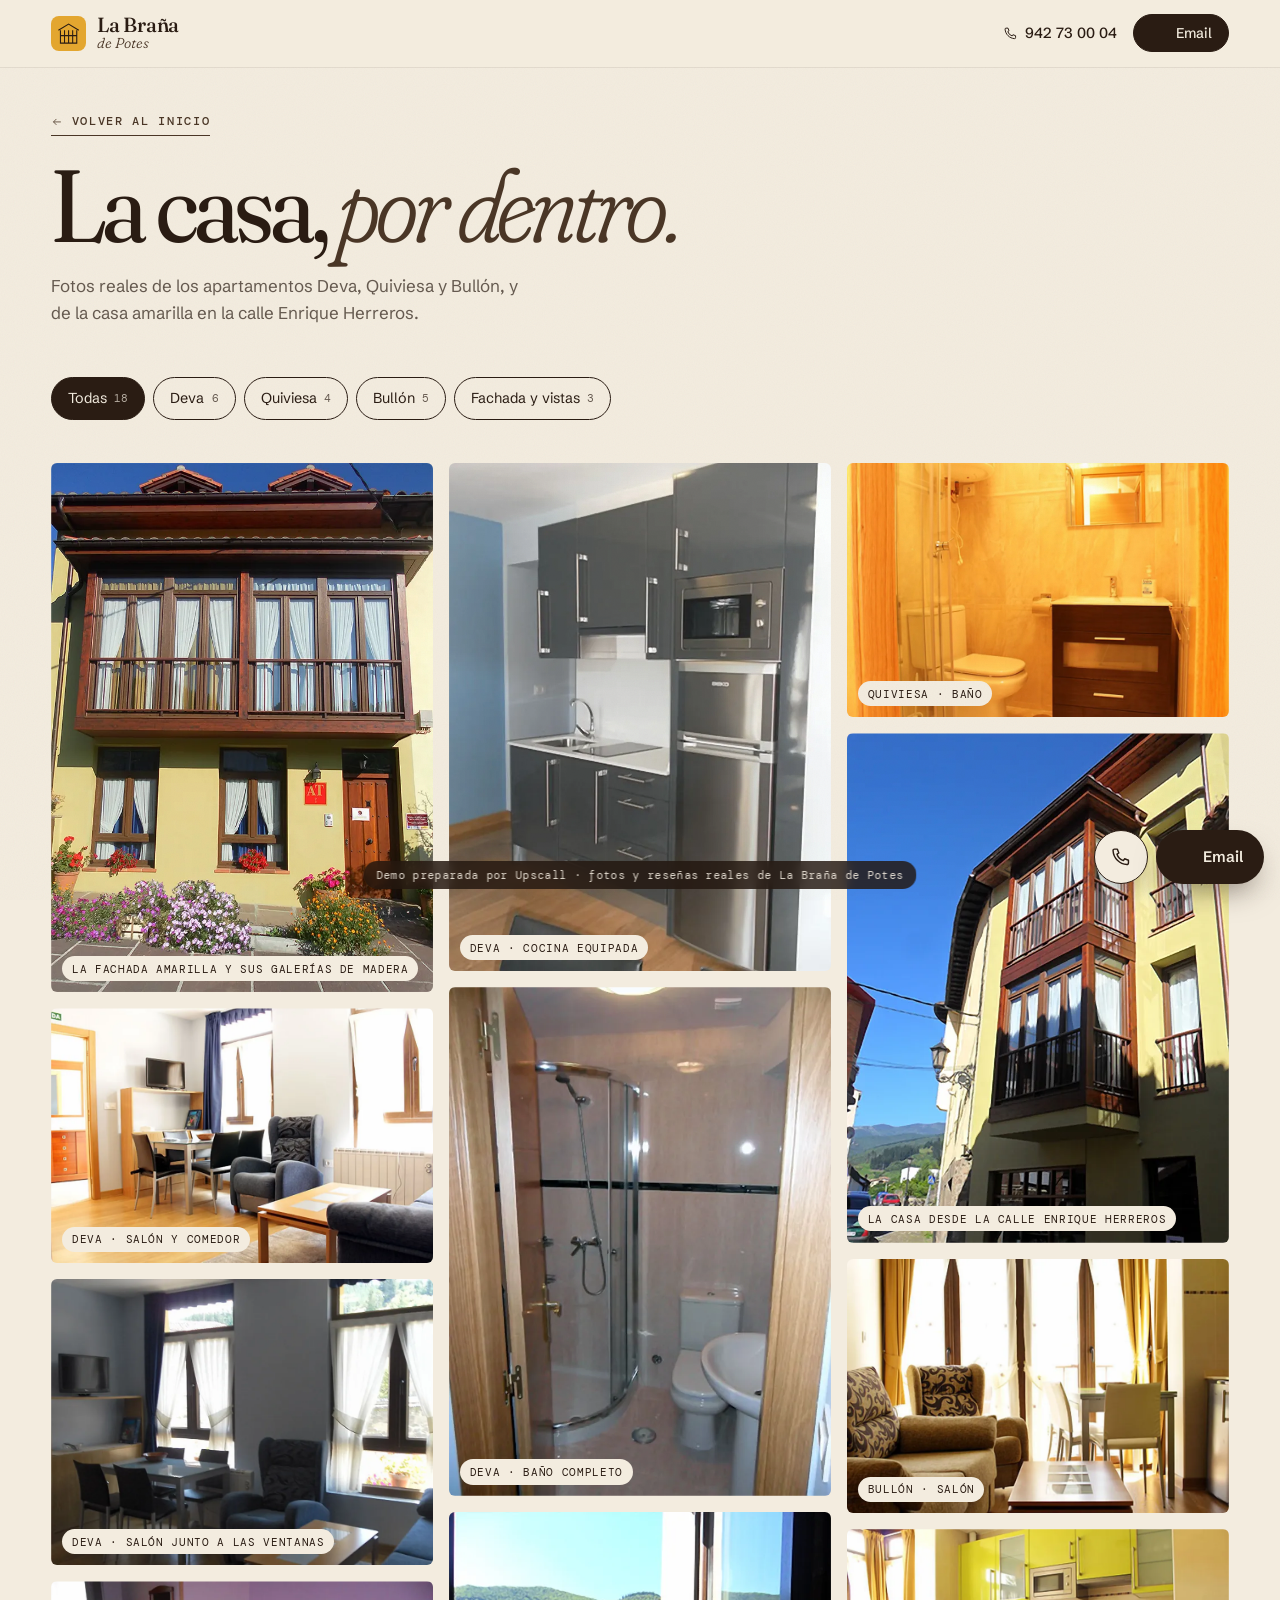
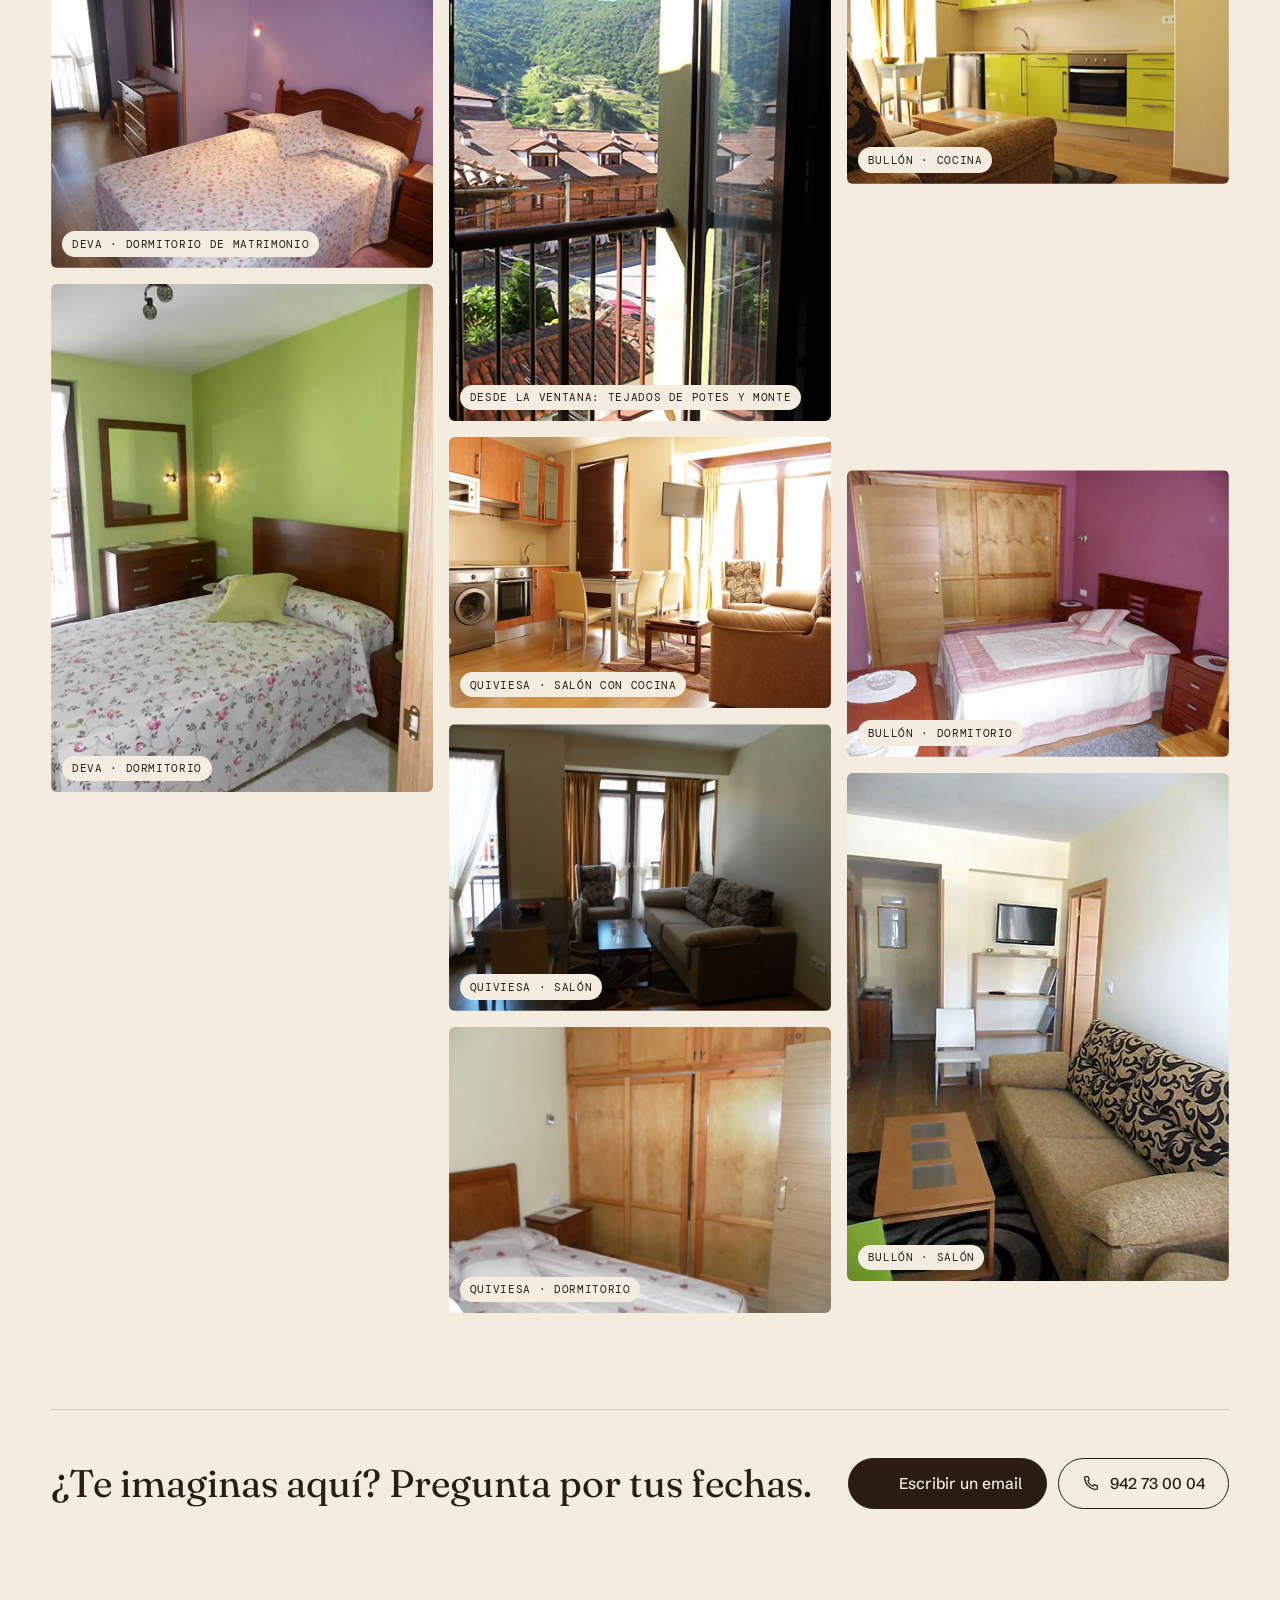
==== commit c91fb83f: "Contacto por email (no tienen WhatsApp ni Booking) Co-Authored-By: Claude Opus 5.5 <noreply@anthropi" ====
--- a/galeria.html
+++ b/galeria.html
@@ -77,7 +77,7 @@
   </a>
   <div class="nav__cta">
     <a class="nav__tel" href="tel:+34942730004"><svg><use href="#i-tel"/></svg><span>942 73 00 04</span></a>
-    <a class="btn btn--ink btn--sm" data-wa href="https://wa.me/34942730004" target="_blank" rel="noopener"><svg><use href="#i-wa"/></svg><span>WhatsApp</span></a>
+    <a class="btn btn--ink btn--sm" data-wa href="mailto:labranadepotes@gmail.com"><svg><use href="#i-mail"/></svg><span>Email</span></a>
   </div>
 </header>
 
@@ -94,7 +94,7 @@
   <div class="g-end">
     <p>¿Te imaginas aquí? Pregunta por tus fechas.</p>
     <div>
-      <a class="btn btn--ink" data-wa href="https://wa.me/34942730004" target="_blank" rel="noopener"><svg><use href="#i-wa"/></svg><span>Escribir por WhatsApp</span></a>
+      <a class="btn btn--ink" data-wa href="mailto:labranadepotes@gmail.com"><svg><use href="#i-mail"/></svg><span>Escribir un email</span></a>
       <a class="btn btn--line" href="tel:+34942730004"><svg><use href="#i-tel"/></svg><span>942 73 00 04</span></a>
     </div>
   </div>
@@ -115,10 +115,10 @@
 
 <div class="fab on" id="fab">
   <a class="fab__tel" href="tel:+34942730004" aria-label="Llamar al 942 73 00 04"><svg><use href="#i-tel"/></svg></a>
-  <a class="fab__wa" data-wa href="https://wa.me/34942730004" target="_blank" rel="noopener" aria-label="Escribir por WhatsApp"><svg><use href="#i-wa"/></svg><span>WhatsApp</span></a>
+  <a class="fab__wa" data-wa href="mailto:labranadepotes@gmail.com" aria-label="Escribir un email"><svg><use href="#i-mail"/></svg><span>Email</span></a>
 </div>
 
-<script src="assets/data.js"></script>
+<script src="assets/data.js?v=4"></script>
 <script>
 (function () {
   var D = window.BRANA, F = D.fotos;
--- a/assets/styles.css
+++ b/assets/styles.css
@@ -28,7 +28,7 @@
 }
 
 *, *::before, *::after { box-sizing: border-box; }
-html { -webkit-text-size-adjust: 100%; scroll-behavior: smooth; }
+html { -webkit-text-size-adjust: 100%; scroll-behavior: smooth; overflow-x: clip; }
 html.lenis, html.lenis body { height: auto; }
 .lenis.lenis-smooth { scroll-behavior: auto !important; }
 body {
@@ -453,7 +453,7 @@
   .hero__main { width: 66%; right: 4%; }
   .hero__block { width: 80%; top: 8%; height: 80%; }
   .hero__arch { width: 40%; border-width: 6px; }
-  .seal { width: 5.6rem; right: -.4rem; bottom: 6%; }
+  .seal { width: 5.6rem; right: 0; bottom: 6%; }
   .seal text { font-size: 9.6px; }
   .hero__coord { font-size: .64rem; }
   .names { padding: .9rem 0; }
@@ -465,7 +465,7 @@
   .aptos__head { grid-template-columns: 1fr; margin-bottom: 2rem; }
   .aptos__note { justify-self: start; }
   .stack { gap: 1.2rem; }
-  .apt { grid-template-columns: 1fr; top: 4.6rem; min-height: 0; padding: 1.3rem; gap: 1.4rem; }
+  .apt { position: relative; top: auto; grid-template-columns: 1fr; min-height: 0; padding: 1.3rem; gap: 1.4rem; }
   .apt__info { order: 2; }
   .apt__pics { order: 1; aspect-ratio: 4 / 3.1; }
   .apt__no { padding-bottom: .9rem; }
@@ -543,3 +543,28 @@
 html.anim .hero [data-rise], html.anim .hero [data-split] { --dl: .25s; }
 html.anim .hero .hero__lead { --dl: .55s; } html.anim .hero .hero__ctas { --dl: .7s; } html.anim .hero .hero__rating { --dl: .85s; }
 .wall.hold .col { animation-play-state: paused; }
+
+/* Portada a sangre: la fachada ocupa toda la mitad derecha de la pantalla */
+.hero { max-width: none; grid-template-columns: 1fr 1fr; align-items: stretch; padding: 0 0 0 var(--gut); gap: clamp(2rem, 4vw, 4rem); }
+.hero__copy { align-self: center; padding: 7.5rem 0 4rem; max-width: 640px; justify-self: end; width: 100%; }
+.hero__art { height: 100svh; min-height: 640px; }
+.hero__block { display: none; }
+.hero__main { inset: 0; right: 0; width: 100%; aspect-ratio: auto; max-height: none; border-radius: 0 0 0 calc(var(--r) * 3); box-shadow: none; }
+.hero__main::after { content: ''; position: absolute; inset: 0; background: linear-gradient(180deg, rgba(42,28,19,.35), transparent 22%, transparent 70%, rgba(42,28,19,.35)); pointer-events: none; }
+.hero__arch { left: -7%; bottom: 7%; width: 28%; z-index: 2; }
+.seal { right: 5%; bottom: 6%; z-index: 2; }
+.hero__coord { left: auto; right: 5%; top: 7rem; color: var(--paper); z-index: 2; text-align: right; }
+@media (max-width: 860px) {
+  .hero { grid-template-columns: 1fr; padding: 0; gap: 0; }
+  .hero__art { order: -1; height: 78svh; min-height: 460px; aspect-ratio: auto; }
+  .hero__main { border-radius: 0 0 calc(var(--r) * 2) calc(var(--r) * 2); }
+  .hero__arch { left: var(--gut); bottom: -8%; width: 34%; }
+  .hero__copy { padding: 4.5rem var(--gut) 3rem; max-width: none; }
+  .hero__coord { top: 5.5rem; }
+}
+/* Menú legible sobre la foto de la portada */
+.nav { background: rgba(243,236,223,.88); -webkit-backdrop-filter: blur(12px); backdrop-filter: blur(12px); box-shadow: 0 1px 0 rgba(42,28,19,.08); }
+
+.hero__arch { display: none !important; }
+
+.fab__wa { background: var(--ink) !important; color: var(--paper) !important; }
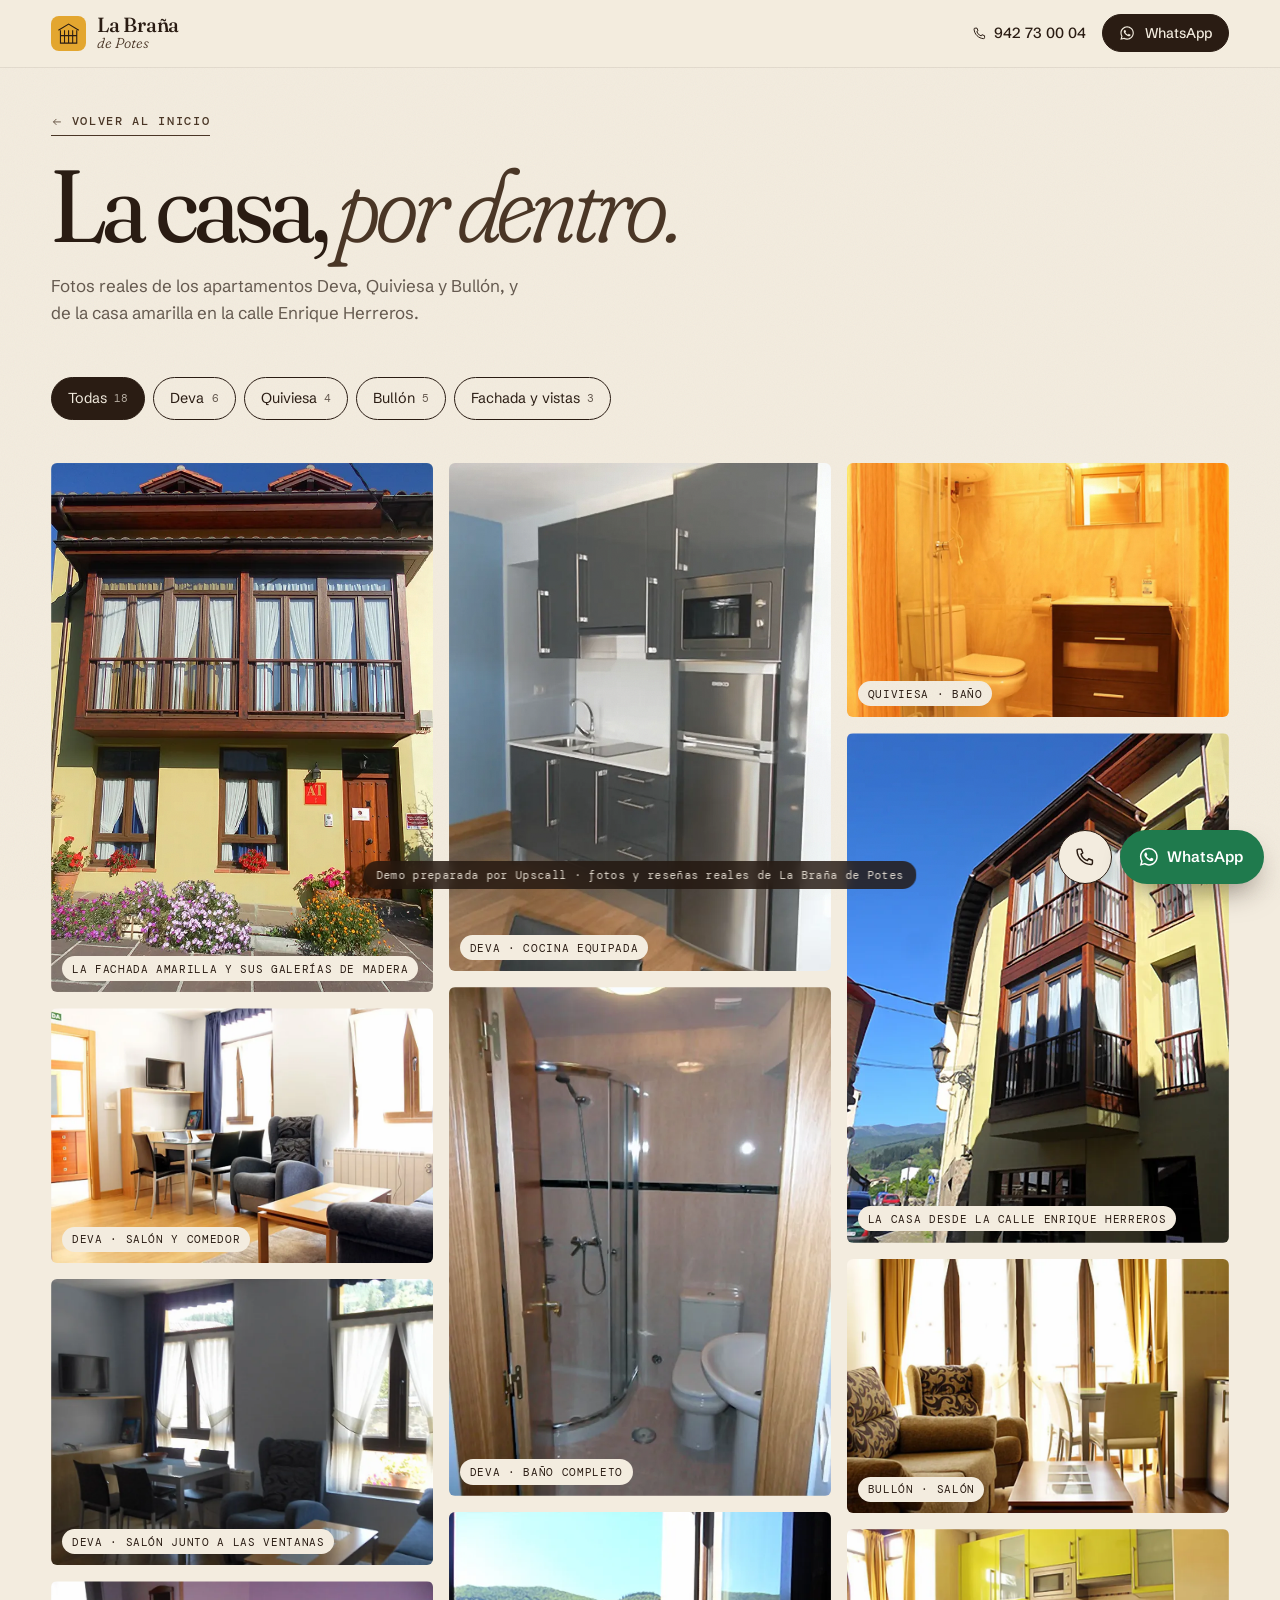
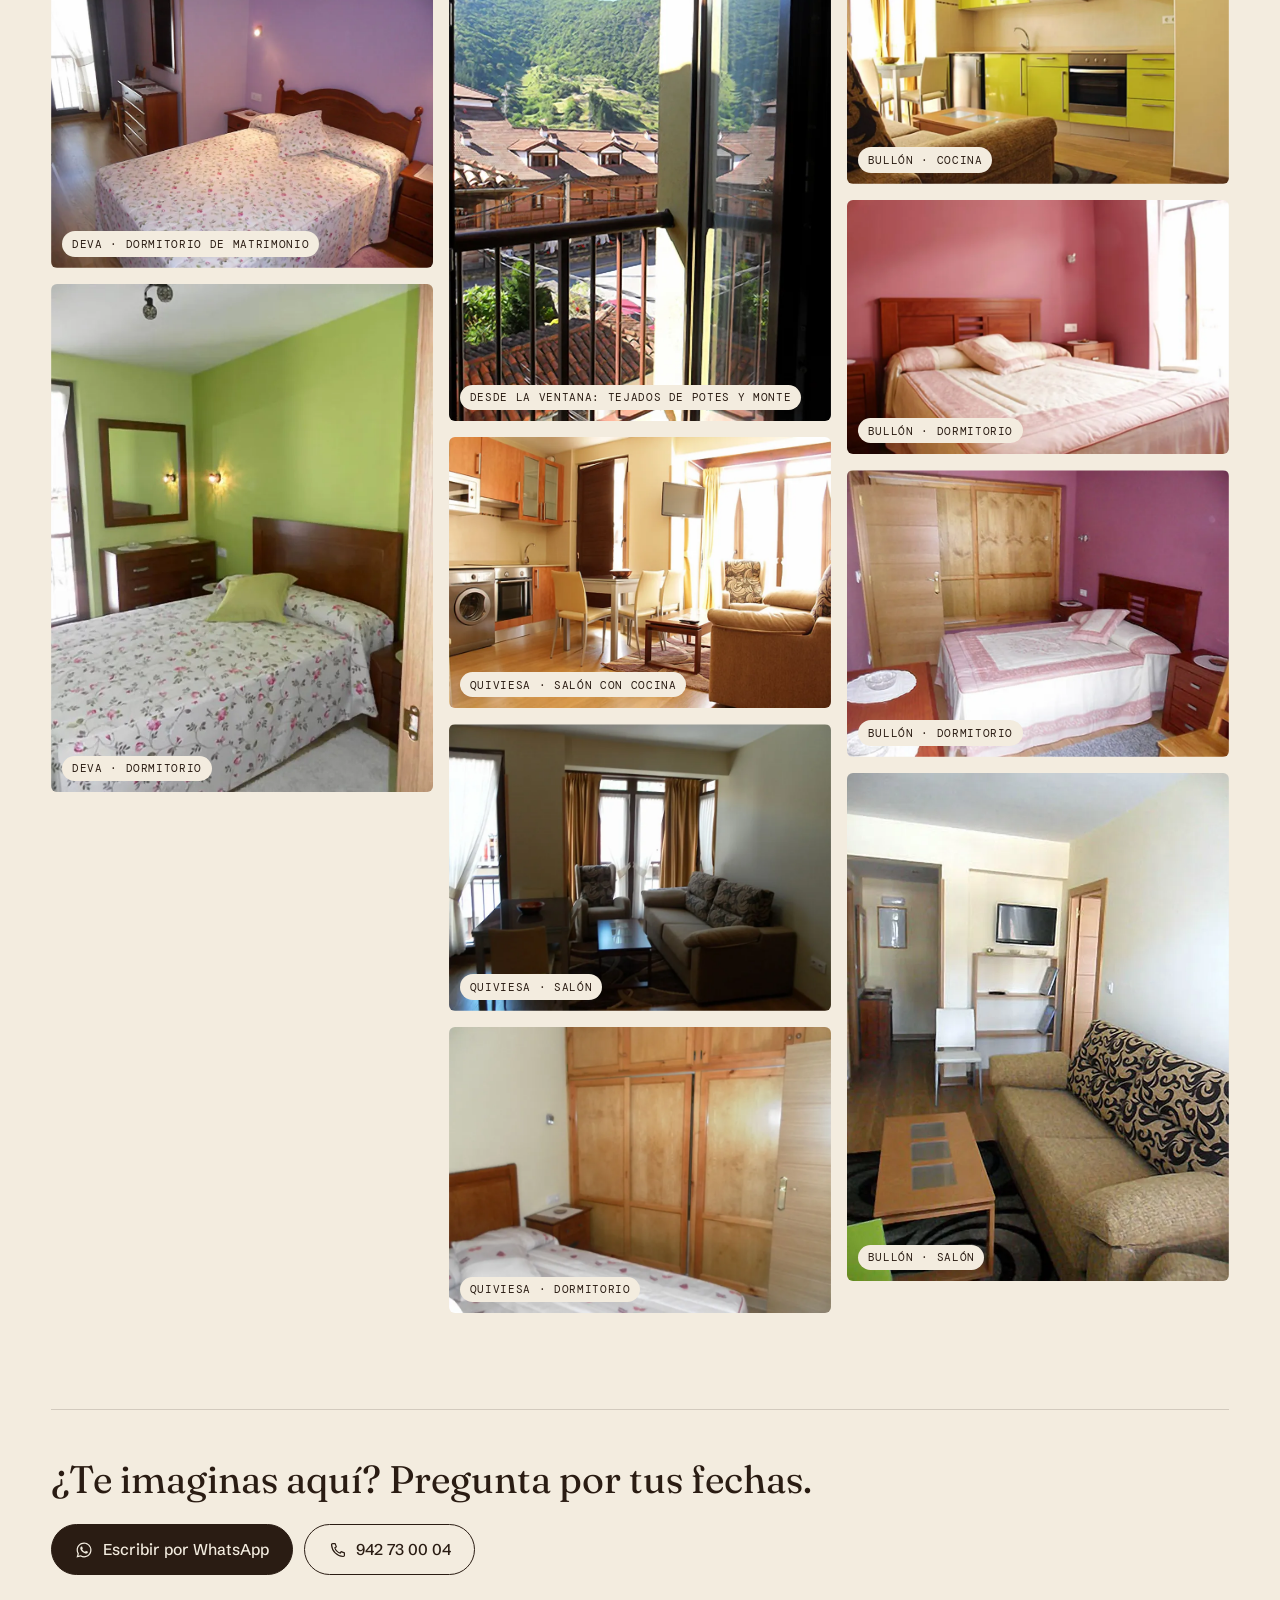
==== commit 0ec2d733: "WhatsApp real 689 85 69 32 en los botones de contacto Co-Authored-By: Claude Opus 5.5 <noreply@anthr" ====
--- a/galeria.html
+++ b/galeria.html
@@ -77,7 +77,7 @@
   </a>
   <div class="nav__cta">
     <a class="nav__tel" href="tel:+34942730004"><svg><use href="#i-tel"/></svg><span>942 73 00 04</span></a>
-    <a class="btn btn--ink btn--sm" data-wa href="mailto:labranadepotes@gmail.com"><svg><use href="#i-mail"/></svg><span>Email</span></a>
+    <a class="btn btn--ink btn--sm" data-wa href="https://wa.me/34689856932" target="_blank" rel="noopener"><svg><use href="#i-wa"/></svg><span>WhatsApp</span></a>
   </div>
 </header>
 
@@ -94,7 +94,7 @@
   <div class="g-end">
     <p>¿Te imaginas aquí? Pregunta por tus fechas.</p>
     <div>
-      <a class="btn btn--ink" data-wa href="mailto:labranadepotes@gmail.com"><svg><use href="#i-mail"/></svg><span>Escribir un email</span></a>
+      <a class="btn btn--ink" data-wa href="https://wa.me/34689856932" target="_blank" rel="noopener"><svg><use href="#i-wa"/></svg><span>Escribir por WhatsApp</span></a>
       <a class="btn btn--line" href="tel:+34942730004"><svg><use href="#i-tel"/></svg><span>942 73 00 04</span></a>
     </div>
   </div>
@@ -115,10 +115,10 @@
 
 <div class="fab on" id="fab">
   <a class="fab__tel" href="tel:+34942730004" aria-label="Llamar al 942 73 00 04"><svg><use href="#i-tel"/></svg></a>
-  <a class="fab__wa" data-wa href="mailto:labranadepotes@gmail.com" aria-label="Escribir un email"><svg><use href="#i-mail"/></svg><span>Email</span></a>
+  <a class="fab__wa" data-wa href="https://wa.me/34689856932" target="_blank" rel="noopener" aria-label="Escribir por WhatsApp"><svg><use href="#i-wa"/></svg><span>WhatsApp</span></a>
 </div>
 
-<script src="assets/data.js?v=4"></script>
+<script src="assets/data.js?v=6"></script>
 <script>
 (function () {
   var D = window.BRANA, F = D.fotos;
--- a/assets/styles.css
+++ b/assets/styles.css
@@ -567,4 +567,6 @@
 
 .hero__arch { display: none !important; }
 
-.fab__wa { background: var(--ink) !important; color: var(--paper) !important; }
+
+.end__links { display: flex; gap: 1.6rem; flex-wrap: wrap; justify-content: center; margin-top: 1.8rem; }
+.end__links .end__mail { margin-top: 0; }
